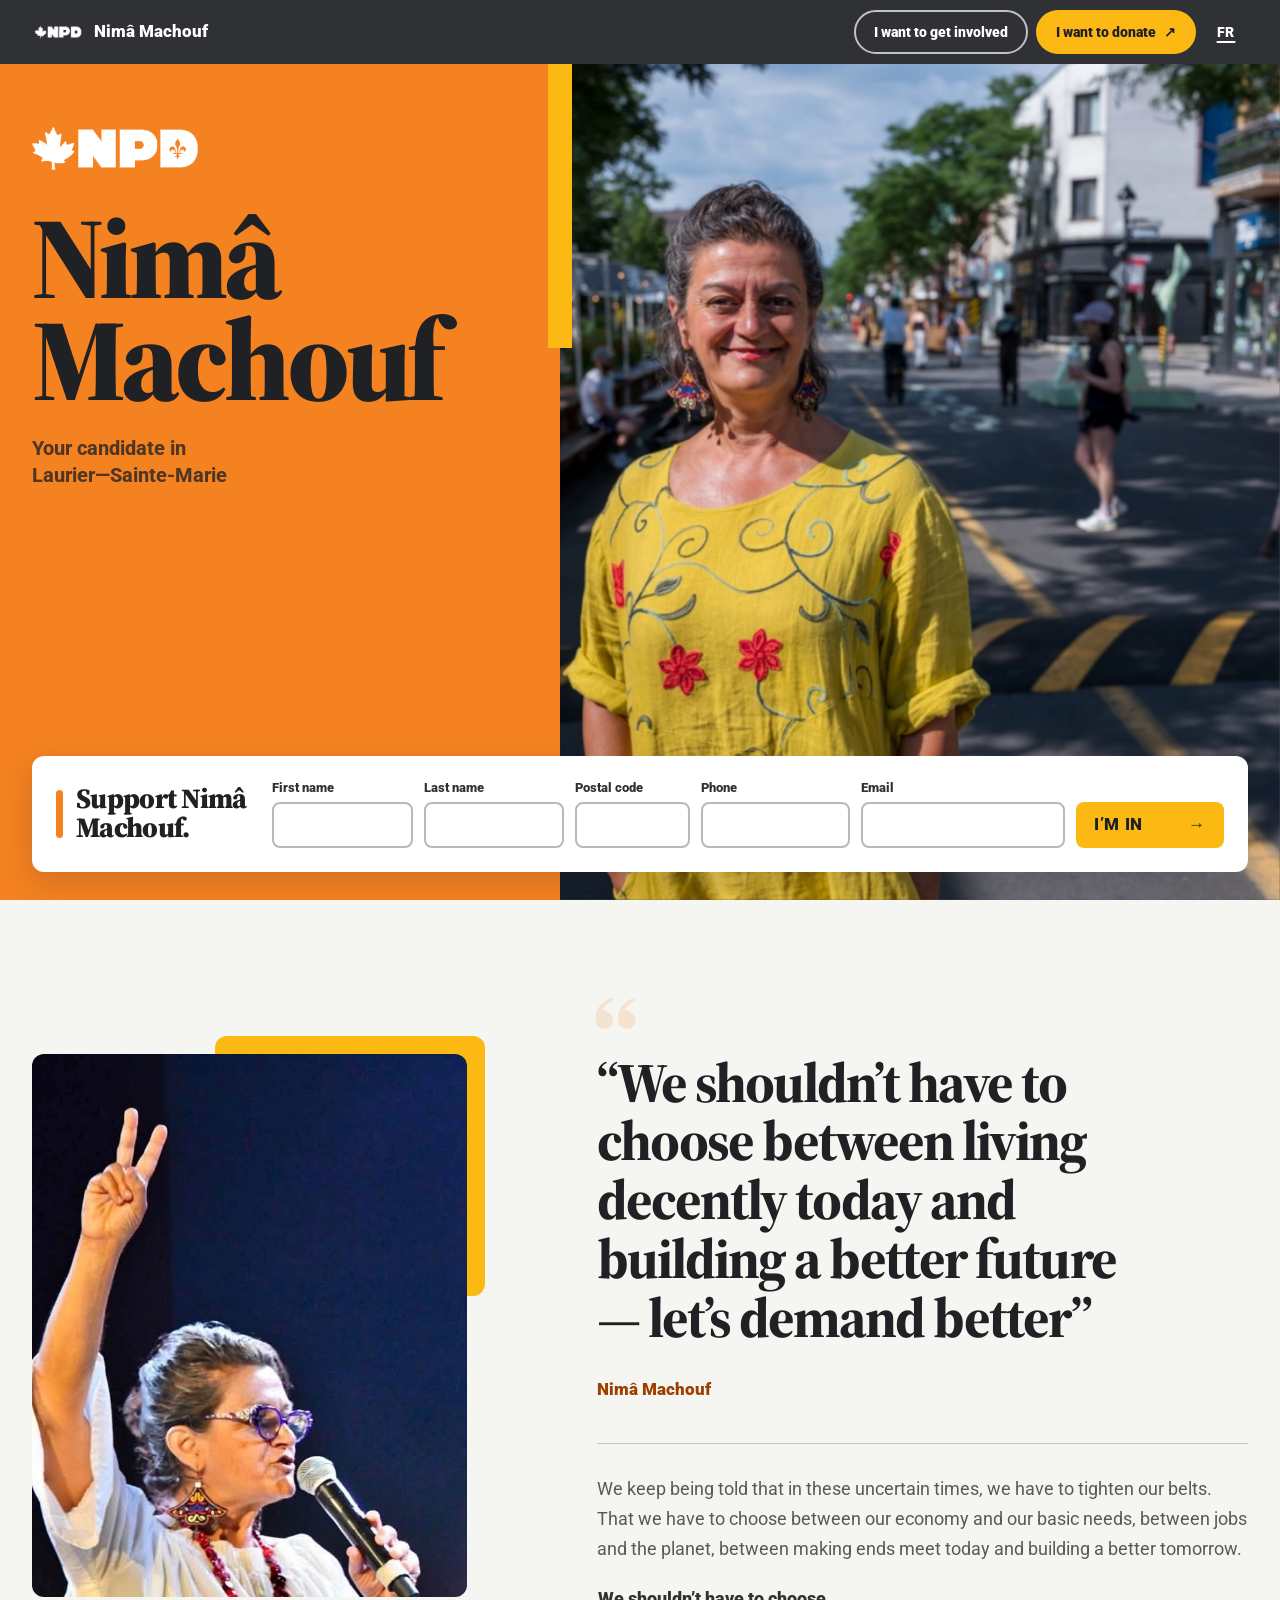
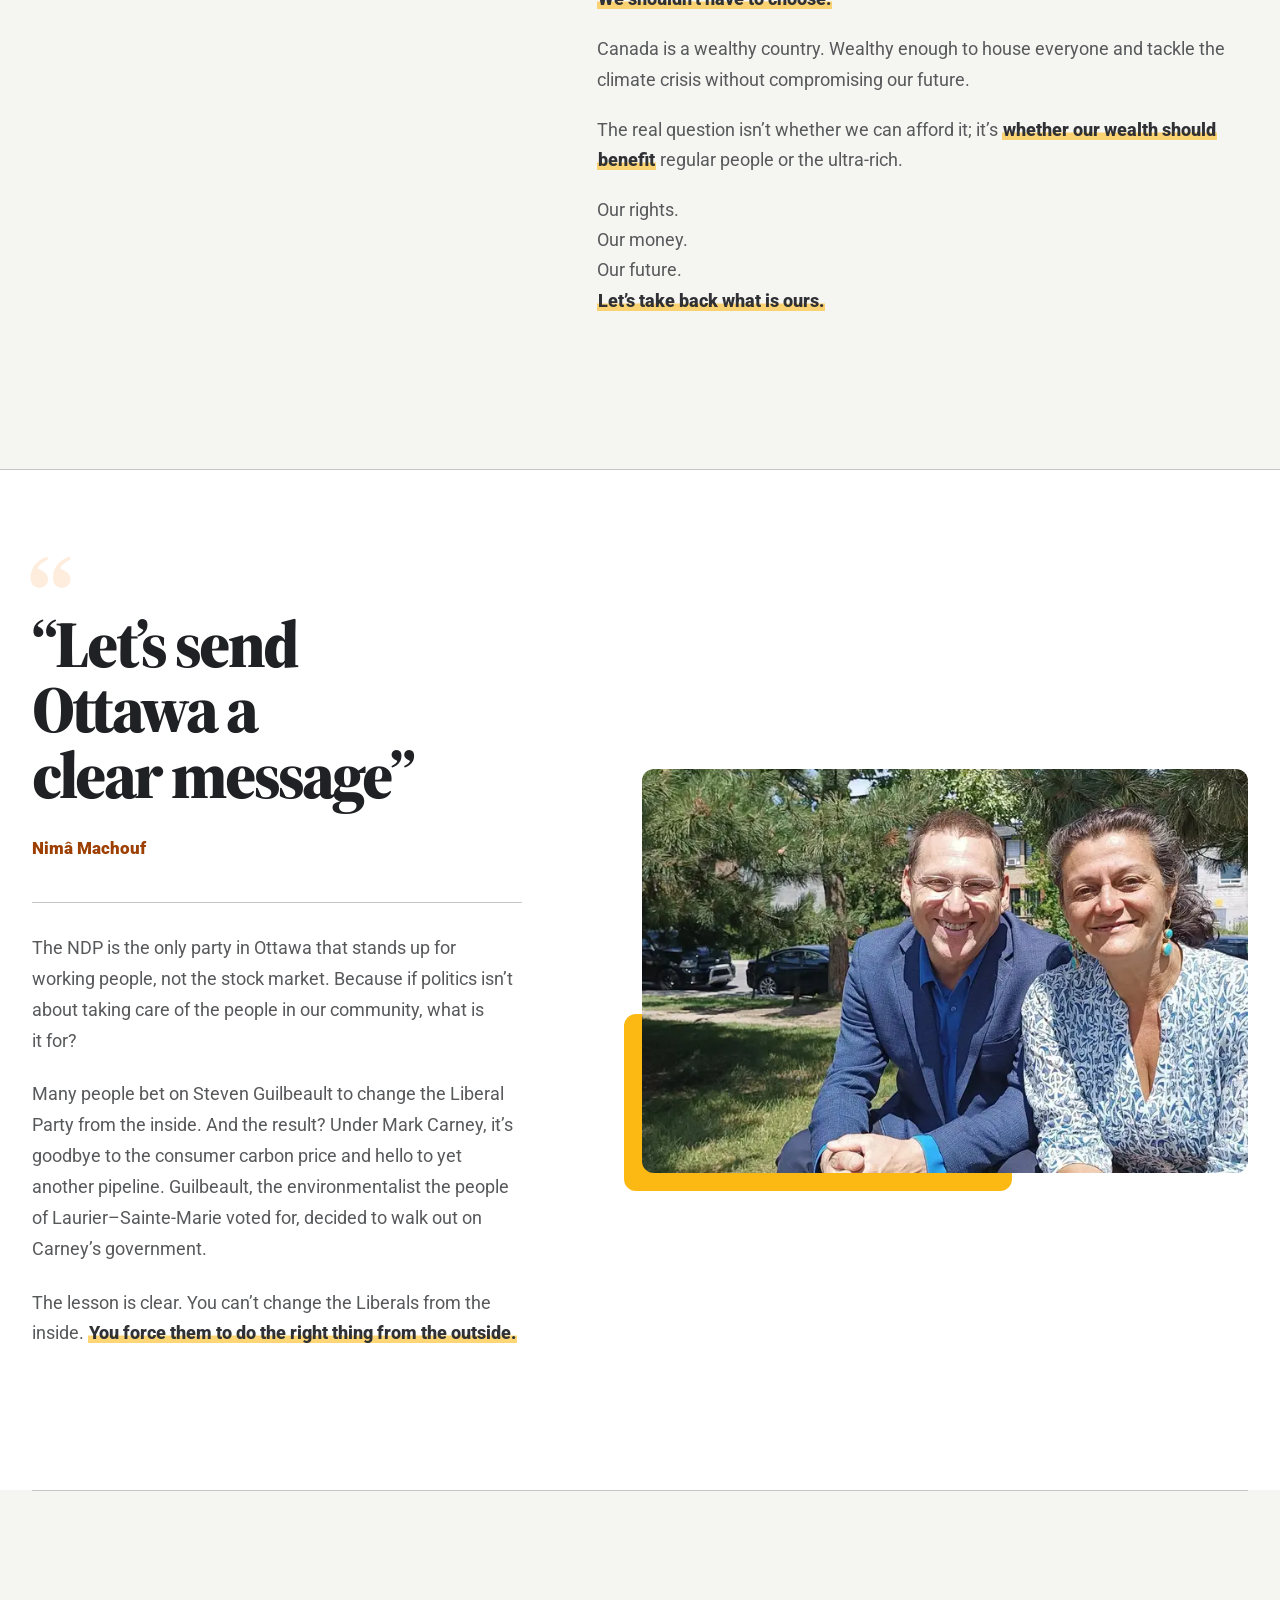
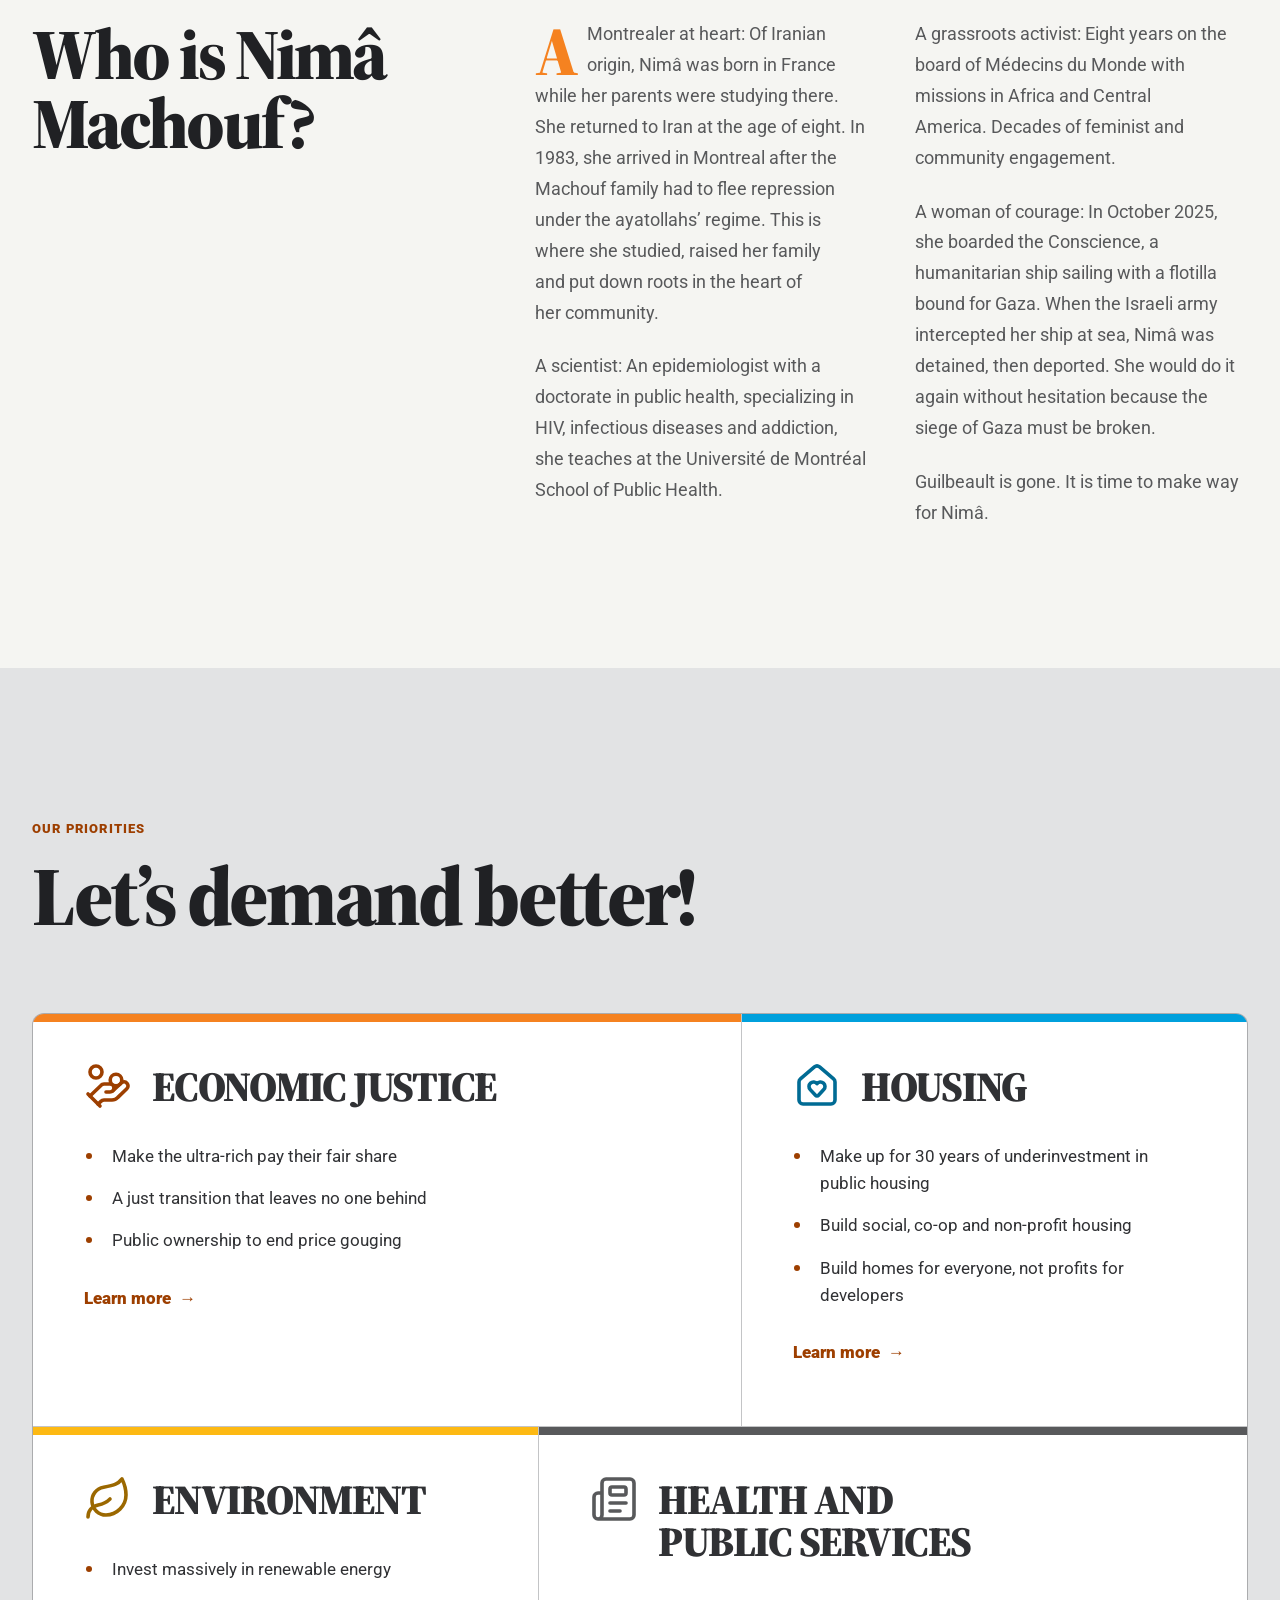
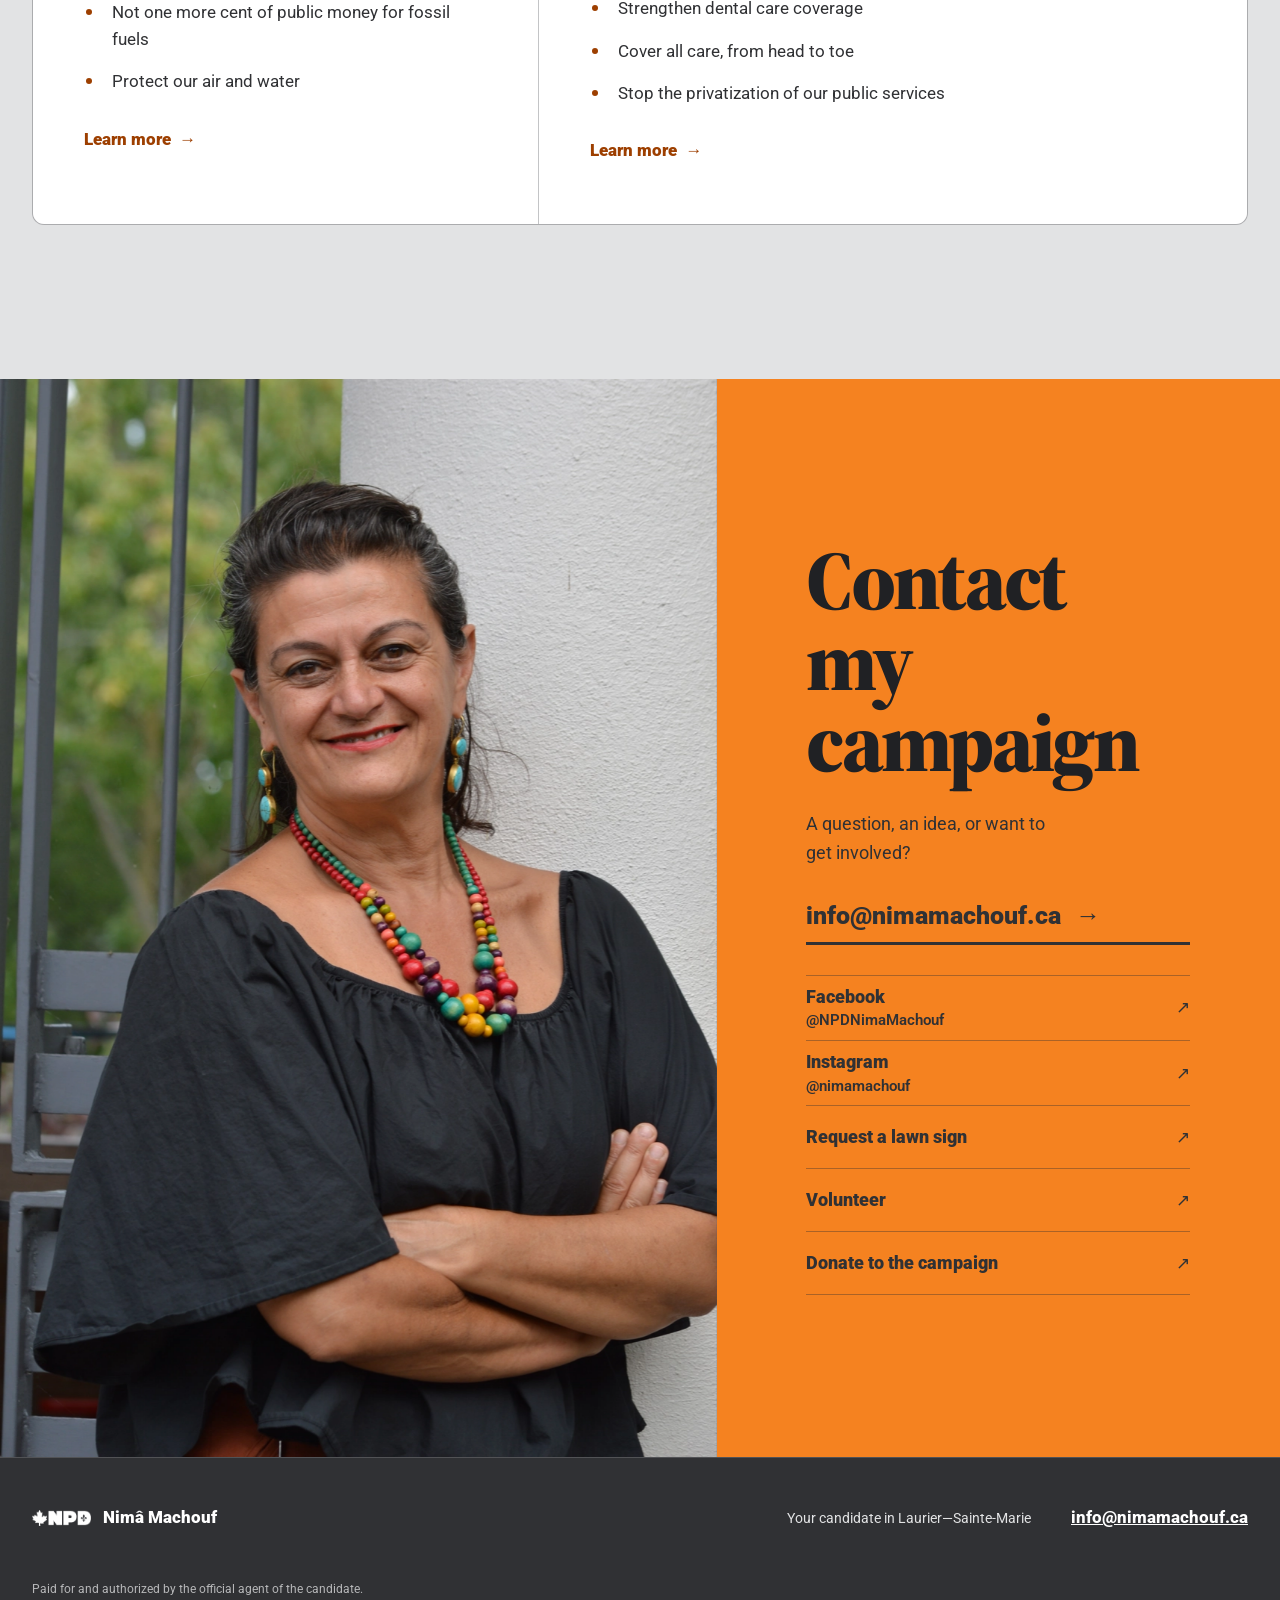
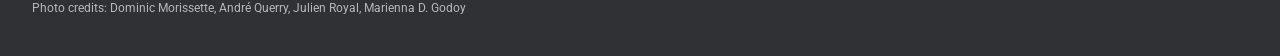
==== en/index.html @ 946d3d53 "Add files via upload" ====
<!doctype html>
<html lang="en-CA">
  <head>
    <meta charset="utf-8">
    <meta name="viewport" content="width=device-width, initial-scale=1, viewport-fit=cover">
    <meta name="theme-color" content="#F58220">
    <meta name="description" content="Support Nimâ Machouf, NDP candidate in Laurier—Sainte-Marie.">
    <meta property="og:site_name" content="Nimâ Machouf">
    <meta property="og:title" content="Nimâ Machouf | NDP Candidate">
    <meta property="og:description" content="Your candidate in Laurier—Sainte-Marie. Join the campaign.">
    <meta property="og:type" content="website">
    <meta property="og:url" content="https://nimamachouf.ca/en/">
    <meta property="og:locale" content="en_CA">
    <meta property="og:locale:alternate" content="fr_CA">
    <meta property="og:image" content="https://nimamachouf.ca/assets/images/ogimage.webp">
    <meta property="og:image:secure_url" content="https://nimamachouf.ca/assets/images/ogimage.webp">
    <meta property="og:image:width" content="1200">
    <meta property="og:image:height" content="630">
    <meta property="og:image:alt" content="Nimâ Machouf, NDP candidate in Laurier—Sainte-Marie">
    <meta name="twitter:card" content="summary_large_image">
    <meta name="twitter:title" content="Nimâ Machouf | NDP Candidate">
    <meta name="twitter:description" content="Your candidate in Laurier—Sainte-Marie. Join the campaign.">
    <meta name="twitter:image" content="https://nimamachouf.ca/assets/images/ogimage.webp">
    <meta name="twitter:image:alt" content="Nimâ Machouf, NDP candidate in Laurier—Sainte-Marie">
    <title>Nimâ Machouf | NDP Candidate in Laurier—Sainte-Marie</title>
    <link rel="canonical" href="https://nimamachouf.ca/en/">
    <link rel="alternate" hreflang="fr-CA" href="https://nimamachouf.ca/">
    <link rel="alternate" hreflang="en-CA" href="https://nimamachouf.ca/en/">
    <link rel="icon" href="../assets/images/favicon_www_npd_ca_32x32.png" type="image/png" sizes="32x32">
    <link rel="preload" href="../assets/fonts/roboto-latin.woff2" as="font" type="font/woff2" crossorigin>
    <link rel="preload" href="../assets/fonts/source-serif-4-latin.woff2" as="font" type="font/woff2" crossorigin>
    <link rel="preload" href="../assets/images/nima-dans-lsm-960.webp" as="image" type="image/webp" imagesrcset="../assets/images/nima-dans-lsm-960.webp 960w, ../assets/images/nima-dans-lsm-2000.webp 2000w" imagesizes="(max-width: 900px) 100vw, 56vw" fetchpriority="high">
    <link rel="stylesheet" href="../styles.css">
    <script src="../script.js" defer></script>
  </head>
  <body>
    <a class="skip-link" href="#content">Skip to content</a>

    <header class="top-bar">
      <div class="top-bar-inner">
        <a class="top-bar-brand" href="index.html">
          <img src="../assets/images/npd-white.png" width="1000" height="300" alt="NDP">
          <span>Nimâ Machouf</span>
        </a>
        <nav class="top-bar-actions" aria-label="Act for the campaign">
          <a class="top-button top-button-involve" href="get-involved.html">I want to get involved</a>
          <a class="top-button top-button-donate" href="https://actionnetwork.org/fundraising/faites-un-don-a-laurier-sainte-marie-du-npd-pour-batir-notre-fonds-de-campagne-locale?source=web" target="_blank" rel="noopener noreferrer">I want to donate <span class="top-button-arrow" aria-hidden="true">↗</span></a>
          <a class="top-lang" href="../" hreflang="fr" lang="fr" aria-label="Version française">FR</a>
        </nav>
      </div>
    </header>

    <main id="content">
      <section class="hero" id="home" aria-labelledby="hero-title">
        <div class="hero-copy">
          <img class="hero-logo" src="../assets/images/logoqc.png" width="298" height="78" alt="NDP Québec">
          <h1 id="hero-title">Nimâ<br>Machouf</h1>
          <p class="hero-kicker">Your candidate in<br>Laurier—Sainte-Marie</p>
        </div>
        <div class="hero-photo">
          <img src="../assets/images/nima-dans-lsm-2000.webp" srcset="../assets/images/nima-dans-lsm-960.webp 960w, ../assets/images/nima-dans-lsm-2000.webp 2000w" sizes="(max-width: 900px) 100vw, 56vw" width="2000" height="1500" fetchpriority="high" decoding="async" alt="Nimâ Machouf in Laurier—Sainte-Marie">
        </div>
        <div class="hero-accent" aria-hidden="true"></div>

        <div class="support-panel" id="appuyer">
          <div class="support-heading">
            <span class="support-mark" aria-hidden="true"></span>
            <h2>Support Nimâ Machouf.</h2>
          </div>
          <form class="support-form" action="https://api.staticforms.dev/submit" method="post" data-support-form novalidate>
            <input type="hidden" name="apiKey" value="sf_9eded5563d6609dc47da6b12">
            <input type="hidden" name="subject" value="Nouvel appui à Nimâ Machouf (EN)">
            <input type="hidden" name="langue" value="English">
            <input class="form-honeypot" type="text" name="honeypot" tabindex="-1" autocomplete="off" aria-hidden="true">
            <div class="field">
              <label for="hero-first-name">First name</label>
              <input id="hero-first-name" name="first_name" type="text" autocomplete="given-name" required>
              <span class="field-error" aria-live="polite"></span>
            </div>
            <div class="field">
              <label for="hero-last-name">Last name</label>
              <input id="hero-last-name" name="last_name" type="text" autocomplete="family-name" required>
              <span class="field-error" aria-live="polite"></span>
            </div>
            <div class="field field-postal">
              <label for="hero-postal-code">Postal code</label>
              <input id="hero-postal-code" name="postal_code" type="text" autocomplete="postal-code" inputmode="text" maxlength="7" required>
              <span class="field-error" aria-live="polite"></span>
            </div>
            <div class="field">
              <label for="hero-phone">Phone</label>
              <input id="hero-phone" name="phone" type="tel" autocomplete="tel" inputmode="tel" required>
              <span class="field-error" aria-live="polite"></span>
            </div>
            <div class="field field-email">
              <label for="hero-email">Email</label>
              <input id="hero-email" name="email" type="email" autocomplete="email" inputmode="email" required>
              <span class="field-error" aria-live="polite"></span>
            </div>
            <button class="submit-button" type="submit">
              <span>I’M IN</span>
              <span aria-hidden="true">→</span>
            </button>
            <p class="form-status" role="status" aria-live="polite"></p>
          </form>
        </div>
      </section>

      <section class="intro-section section-shell" id="nima" aria-labelledby="intro-title">
        <div class="intro-photo reveal">
          <img src="../assets/images/nima-micro.webp" width="900" height="800" loading="lazy" decoding="async" alt="Nimâ Machouf demands better">
        </div>
        <div class="intro-quote reveal">
          <span class="quote-glyph" aria-hidden="true">“</span>
          <h2 id="intro-title">“We shouldn’t have to choose between living decently today and building a better future — let’s demand better”</h2>
          <p>Nimâ Machouf</p>
          <div class="intro-statement">
            <p>We keep being told that in these uncertain times, we have to tighten our belts. That we have to choose between our economy and our basic needs, between jobs and the planet, between making ends meet today and building a better tomorrow.</p>

            <p><strong class="text-emphasis">We shouldn’t have to choose.</strong></p>

            <p>Canada is a wealthy country. Wealthy enough to house everyone and tackle the climate crisis without compromising our future.</p>

            <p>The real question isn’t whether we can afford it; it’s <strong class="text-emphasis">whether our wealth should benefit</strong> regular people or the ultra-rich.</p>


            <p>Our rights.<br>Our money.<br>Our future.<br><strong class="text-emphasis">Let’s take back what is ours.</strong></p>
          </div>
        </div>
      </section>

      <section class="npd-section" aria-labelledby="npd-title">
        <div class="npd-section-inner section-shell">
          <div class="npd-content reveal">
            <span class="npd-quote-glyph" aria-hidden="true">“</span>
            <h2 id="npd-title">“Let’s send Ottawa a clear message”</h2>
            <p class="npd-attribution">Nimâ Machouf</p>
            <div class="npd-copy">
              <p>The NDP is the only party in Ottawa that stands up for working people, not the stock market. Because if politics isn’t about taking care of the people in our community, what is it for?</p>

              <p>Many people bet on Steven Guilbeault to change the Liberal Party from the inside. And the result? Under Mark Carney, it’s goodbye to the consumer carbon price and hello to yet another pipeline. Guilbeault, the environmentalist the people of Laurier–Sainte-Marie voted for, decided to walk out on Carney’s government.</p>

              <p>The lesson is clear. You can’t change the Liberals from the inside. <strong class="text-emphasis">You force them to do the right thing from the outside.</strong></p>
            </div>
          </div>
          <figure class="npd-photo reveal">
            <img src="../assets/images/nima-et-avi.webp" srcset="../assets/images/nima-et-avi-960.webp 960w, ../assets/images/nima-et-avi.webp 1920w" sizes="(max-width: 759px) calc(100vw - 52px), 55vw" width="1920" height="1280" loading="lazy" decoding="async" alt="Nimâ Machouf with Avi Lewis">
          </figure>
        </div>
      </section>

      <section class="bio-section section-shell" aria-labelledby="bio-title">
        <div class="bio-heading reveal">
          <h2 id="bio-title">Who is Nimâ Machouf?</h2>
        </div>
        <div class="bio-copy reveal">
          <p>A Montrealer at heart: Of Iranian origin, Nimâ was born in France while her parents were studying there. She returned to Iran at the age of eight. In 1983, she arrived in Montreal after the Machouf family had to flee repression under the ayatollahs’ regime. This is where she studied, raised her family and put down roots in the heart of her community.</p>

          <p>A scientist: An epidemiologist with a doctorate in public health, specializing in HIV, infectious diseases and addiction, she teaches at the Université de Montréal School of Public Health.</p>

          <p>A grassroots activist: Eight years on the board of Médecins du Monde with missions in Africa and Central America. Decades of feminist and community engagement.</p>

          <p>A woman of courage: In October 2025, she boarded the Conscience, a humanitarian ship sailing with a flotilla bound for Gaza. When the Israeli army intercepted her ship at sea, Nimâ was detained, then deported. She would do it again without hesitation because the siege of Gaza must be broken.</p>

          <p>Guilbeault is gone. It is time to make way for Nimâ.</p>
        </div>
      </section>

      <section class="priorities-section" id="priorities" aria-labelledby="priorities-title">
        <div class="section-shell">
          <div class="priorities-heading reveal">
            <p class="section-label">Our priorities</p>
            <h2 id="priorities-title">Let’s demand better!</h2>
          </div>

          <div class="priorities-grid">
            <article class="priority priority-income reveal">
              <div class="priority-heading-row">
                <svg class="priority-icon" aria-hidden="true" focusable="false" viewBox="0 0 24 24" fill="none" stroke="currentColor" stroke-width="1.8" stroke-linecap="round" stroke-linejoin="round">
                  <path d="M11 15h2a2 2 0 1 0 0-4h-3c-.6 0-1.1.2-1.4.6L3 17"></path>
                  <path d="m7 21 1.6-1.4c.3-.4.8-.6 1.4-.6h4c1.1 0 2.1-.4 2.8-1.2l4.6-4.4a2 2 0 0 0-2.75-2.91l-4.2 3.9"></path>
                  <path d="m2 16 6 6"></path>
                  <circle cx="16" cy="9" r="2.9"></circle>
                  <circle cx="6" cy="5" r="3"></circle>
                </svg>
                <h3>ECONOMIC JUSTICE</h3>
              </div>
              <ul>
                <li>Make the ultra-rich pay their fair share</li>
                <li>A just transition that leaves no one behind</li>
                <li>Public ownership to end price gouging</li>
              </ul>
              <a class="priority-more" href="economic-justice.html">Learn more <span aria-hidden="true">→</span></a>
            </article>

            <article class="priority priority-housing reveal">
              <div class="priority-heading-row">
                <svg class="priority-icon" aria-hidden="true" focusable="false" viewBox="0 0 24 24" fill="none" stroke="currentColor" stroke-width="1.8" stroke-linecap="round" stroke-linejoin="round">
                  <path d="M8.62 13.8A2.25 2.25 0 1 1 12 10.836a2.25 2.25 0 1 1 3.38 2.966l-2.626 2.856a.998.998 0 0 1-1.507 0z"></path>
                  <path d="M3 10a2 2 0 0 1 .709-1.528l7-6a2 2 0 0 1 2.582 0l7 6A2 2 0 0 1 21 10v9a2 2 0 0 1-2 2H5a2 2 0 0 1-2-2z"></path>
                </svg>
                <h3>HOUSING</h3>
              </div>
              <ul>
                <li>Make up for 30 years of underinvestment in public housing</li>
                <li>Build social, co-op and non-profit housing</li>
                <li>Build homes for everyone, not profits for developers</li>
              </ul>
              <a class="priority-more" href="housing.html">Learn more <span aria-hidden="true">→</span></a>
            </article>

            <article class="priority priority-environment reveal">
              <div class="priority-heading-row">
                <svg class="priority-icon" aria-hidden="true" focusable="false" viewBox="0 0 24 24" fill="none" stroke="currentColor" stroke-width="1.8" stroke-linecap="round" stroke-linejoin="round">
                  <path d="M11 20A7 7 0 0 1 9.8 6.1C15.5 5 17 4.48 19 2c1 2 2 4.18 2 8 0 5.5-4.78 10-10 10Z"></path>
                  <path d="M2 21c0-3 1.85-5.36 5.08-6C9.5 14.52 12 13 13 12"></path>
                </svg>
                <h3>ENVIRONMENT</h3>
              </div>
              <ul>
                <li>Invest massively in renewable energy</li>
                <li>Not one more cent of public money for fossil fuels</li>
                <li>Protect our air and water</li>
              </ul>
              <a class="priority-more" href="environment.html">Learn more <span aria-hidden="true">→</span></a>
            </article>

            <article class="priority priority-culture reveal">
              <div class="priority-heading-row">
                <svg class="priority-icon" aria-hidden="true" focusable="false" viewBox="0 0 24 24" fill="none" stroke="currentColor" stroke-width="1.8" stroke-linecap="round" stroke-linejoin="round">
                  <path d="M15 18h-5"></path>
                  <path d="M18 14h-8"></path>
                  <path d="M4 22h16a2 2 0 0 0 2-2V4a2 2 0 0 0-2-2H8a2 2 0 0 0-2 2v16a2 2 0 0 1-4 0v-9a2 2 0 0 1 2-2h2"></path>
                  <rect width="8" height="4" x="10" y="6" rx="1"></rect>
                </svg>
                <h3>HEALTH AND PUBLIC SERVICES</h3>
              </div>
              <ul>
                <li>Strengthen dental care coverage</li>
                <li>Cover all care, from head to toe</li>
                <li>Stop the privatization of our public services</li>
              </ul>
              <a class="priority-more" href="health-public-services.html">Learn more <span aria-hidden="true">→</span></a>
            </article>
          </div>
        </div>
      </section>

      <section class="contact-section" id="contact" aria-labelledby="contact-title">
        <div class="contact-photo">
          <img src="../assets/images/nima-joignez-vous-960.webp" srcset="../assets/images/nima-joignez-vous-960.webp 960w" sizes="(max-width: 900px) 100vw, 58vw" width="960" height="1444" loading="lazy" decoding="async" alt="Nimâ invites you to join her team in Laurier—Sainte-Marie">
        </div>
        <div class="contact-content reveal">
          <h2 id="contact-title">Contact<br>my campaign</h2>
          <p>A question, an idea, or want to get involved?</p>
          <div class="contact-links">
            <a class="contact-email" href="mailto:info@nimamachouf.ca">info@nimamachouf.ca <span aria-hidden="true">→</span></a>
            <ul class="social-links" aria-label="Nimâ Machouf on social media">
              <li>
                <a href="https://www.facebook.com/NPDNimaMachouf" target="_blank" rel="noopener noreferrer">
                  <span class="social-link-label"><strong>Facebook</strong><span>@NPDNimaMachouf</span></span>
                  <span aria-hidden="true">↗</span>
                </a>
              </li>
              <li>
                <a href="https://www.instagram.com/nimamachouf/" target="_blank" rel="noopener noreferrer">
                  <span class="social-link-label"><strong>Instagram</strong><span>@nimamachouf</span></span>
                  <span aria-hidden="true">↗</span>
                </a>
              </li>
              <li>
                <a href="https://forms.gle/GeF9JepB5njVK2n58?_imcp=1" target="_blank" rel="noopener noreferrer">
                  <span class="social-link-label"><strong>Request a lawn sign</strong></span>
                  <span aria-hidden="true">↗</span>
                </a>
              </li>
              <li>
                <a href="https://volunteer.ndp.ca/QLSM" target="_blank" rel="noopener noreferrer">
                  <span class="social-link-label"><strong>Volunteer</strong></span>
                  <span aria-hidden="true">↗</span>
                </a>
              </li>
              <li>
                <a href="https://actionnetwork.org/fundraising/faites-un-don-a-laurier-sainte-marie-du-npd-pour-batir-notre-fonds-de-campagne-locale?source=web" target="_blank" rel="noopener noreferrer">
                  <span class="social-link-label"><strong>Donate to the campaign</strong></span>
                  <span aria-hidden="true">↗</span>
                </a>
              </li>
            </ul>
          </div>
        </div>
      </section>
    </main>

    <footer class="site-footer">
      <div class="footer-inner">
        <a class="footer-brand" href="#home">
          <img src="../assets/images/logoqc.png" width="298" height="78" loading="lazy" alt="NDP Québec">
          <span>Nimâ Machouf</span>
        </a>
        <p class="footer-tagline">Your candidate in Laurier—Sainte-Marie</p>
        <a href="mailto:info@nimamachouf.ca">info@nimamachouf.ca</a>
        <p class="footer-photo-credit">Paid for and authorized by the official agent of the candidate.<br>Photo credits: Dominic Morissette, André Querry, Julien Royal, Marienna D. Godoy</p>
      </div>
    </footer>

    <a class="mobile-support-cta" href="#appuyer">I SUPPORT</a>
  </body>
</html>
---- styles.css ----
@font-face {
  font-family: "Roboto";
  src: url("assets/fonts/roboto-latin.woff2") format("woff2");
  font-style: normal;
  font-weight: 100 900;
  font-display: swap;
}

@font-face {
  font-family: "Source Serif 4";
  src: url("assets/fonts/source-serif-4-latin.woff2") format("woff2");
  font-style: normal;
  font-weight: 200 900;
  font-display: swap;
}

:root {
  --orange: #f58220;
  --orange-dark: #9d3f00;
  --charcoal: #58595b;
  --charcoal-dark: #303134;
  --blue: #00a0dc;
  --blue-dark: #006b94;
  --yellow: #fdb913;
  --light-gray: #e2e3e4;
  --paper: #f5f5f2;
  --white: #fff;
  --ink: #202124;
  --error: #9f2518;
  --shell: min(100% - 36px, 1280px);
  --radius-sm: 8px;
  --radius-md: 12px;
  --ease-out: cubic-bezier(0.16, 1, 0.3, 1);
  --space-section: clamp(88px, 12vw, 168px);
  --z-cta: 35;
}

*,
*::before,
*::after {
  box-sizing: border-box;
}

html {
  scroll-behavior: smooth;
  scroll-padding-top: 20px;
}

body {
  margin: 0;
  padding-bottom: calc(74px + env(safe-area-inset-bottom));
  overflow-x: hidden;
  color: var(--ink);
  background: var(--paper);
  font-family: "Roboto", Arial, sans-serif;
  font-size: 16px;
  line-height: 1.6;
  -webkit-font-smoothing: antialiased;
  text-rendering: optimizeLegibility;
}

img {
  display: block;
  max-width: 100%;
}

a {
  color: inherit;
}

button,
input {
  font: inherit;
}

button,
a {
  -webkit-tap-highlight-color: transparent;
}

h1,
h2,
h3,
p {
  text-wrap: pretty;
}

:focus-visible {
  outline: 3px solid var(--blue-dark);
  outline-offset: 4px;
}

.skip-link {
  position: fixed;
  z-index: 100;
  top: 12px;
  left: 12px;
  transform: translateY(-160%);
  padding: 11px 16px;
  border-radius: var(--radius-sm);
  color: var(--white);
  background: var(--charcoal-dark);
  font-weight: 850;
  transition: transform 180ms var(--ease-out);
}

.skip-link:focus {
  transform: translateY(0);
}

.section-shell {
  width: var(--shell);
  margin-inline: auto;
}

.footer-brand {
  display: inline-flex;
  align-items: center;
  gap: 12px;
  text-decoration: none;
  font-weight: 900;
}

.hero {
  position: relative;
  overflow: hidden;
  background: var(--orange);
}

.hero-copy {
  position: relative;
  z-index: 2;
  padding: clamp(40px, 10vw, 60px) 10px clamp(44px, 11vw, 64px);
  color: var(--ink);
  background: var(--orange);
}

.hero-logo {
  width: 140px;
  height: auto;
  margin-bottom: 31.2px;
}

.hero-kicker {
  max-width: 28ch;
  margin: 23.4px 0 0;
  color: rgba(32, 33, 36, 0.78);
  font-size: clamp(18.2px, 4.81vw, 20.8px);
  font-weight: 750;
  line-height: 1.35;
}

.hero h1 {
  max-width: 8ch;
  margin: 0;
  font-family: "Source Serif 4", Georgia, serif;
  font-size: 25vw;
  font-weight: 900;
  letter-spacing: -0.035em;
  line-height: 0.87;
  text-wrap: balance;
}

.hero-photo {
  min-height: 300px;
  height: 38svh;
  max-height: 380px;
  overflow: hidden;
  background: var(--charcoal);
}

.hero-photo img {
  width: 100%;
  height: 100%;
  object-fit: cover;
  object-position: center;
}

.hero-accent {
  position: relative;
  z-index: 3;
  width: 100%;
  height: 10px;
  background: var(--yellow);
}

.support-panel {
  position: relative;
  z-index: 5;
  display: grid;
  gap: 28px;
  padding: 38px 18px 48px;
  border-top: 6px solid var(--orange);
  background: var(--white);
}

.support-heading {
  display: flex;
  align-items: center;
  gap: 13px;
}

.support-mark {
  flex: 0 0 7px;
  width: 7px;
  height: clamp(24px, 7vw, 34px);
  border-radius: 999px;
  background: var(--orange);
}

.support-heading h2 {
  max-width: none;
  margin: 0;
  font-family: "Source Serif 4", Georgia, serif;
  font-size: clamp(24px, 7vw, 34px);
  font-weight: 850;
  letter-spacing: -0.025em;
  line-height: 1.02;
  white-space: nowrap;
}

.support-form {
  display: grid;
  grid-template-columns: 1fr;
  gap: 16px;
  align-items: end;
}

.field {
  min-width: 0;
}

.field label {
  display: block;
  margin: 0 0 6px;
  color: var(--charcoal-dark);
  font-size: 14px;
  font-weight: 850;
  line-height: 1.2;
}

.field input {
  width: 100%;
  height: 50px;
  padding: 9px 12px;
  border: 2px solid #b7b9bb;
  border-radius: var(--radius-sm);
  color: var(--ink);
  background: var(--white);
  transition: border-color 160ms ease, box-shadow 160ms ease, background 160ms ease;
}

.field input:hover {
  border-color: var(--charcoal);
}

.field input:focus {
  border-color: var(--blue-dark);
  outline: 0;
  box-shadow: 0 0 0 3px rgba(0, 107, 148, 0.18);
}

.field input[aria-invalid="true"] {
  border-color: var(--error);
  background: #fff8f7;
}

.field-error {
  display: none;
  margin-top: 5px;
  color: var(--error);
  font-size: 12px;
  font-weight: 750;
  line-height: 1.35;
}

.field-error:not(:empty) {
  display: block;
}

.submit-button {
  min-height: 52px;
  display: flex;
  align-items: center;
  justify-content: space-between;
  gap: 18px;
  padding: 0 18px;
  border: 0;
  border-radius: var(--radius-sm);
  color: var(--ink);
  background: var(--yellow);
  font-weight: 900;
  letter-spacing: 0.04em;
  cursor: pointer;
  transition: color 180ms ease, background 180ms ease, transform 180ms var(--ease-out);
}

.submit-button:active,
.mobile-support-cta:active {
  transform: translateY(1px) scale(0.99);
}

.submit-button:disabled {
  cursor: wait;
  opacity: 0.68;
  transform: none;
}

.form-honeypot {
  position: absolute !important;
  width: 1px !important;
  height: 1px !important;
  padding: 0 !important;
  overflow: hidden !important;
  clip: rect(0, 0, 0, 0) !important;
  clip-path: inset(50%) !important;
  white-space: nowrap !important;
  border: 0 !important;
}

.form-status {
  grid-column: 1 / -1;
  min-height: 0;
  margin: 0;
  color: var(--charcoal-dark);
  font-size: 14px;
  font-weight: 800;
  line-height: 1.45;
}

.form-status:empty {
  display: none;
}

.form-status[data-state="success"] {
  color: #17632f;
}

.form-status[data-state="error"] {
  color: var(--error);
}

.intro-section {
  display: grid;
  gap: clamp(64px, 11vw, 112px);
  padding-block: var(--space-section);
}

.intro-photo {
  position: relative;
  width: calc(100% - 18px);
  max-width: 500px;
}

.intro-photo::before {
  content: "";
  position: absolute;
  z-index: -1;
  top: -18px;
  right: -18px;
  width: 62%;
  height: 48%;
  border-radius: var(--radius-md);
  background: var(--yellow);
}

.intro-photo img {
  width: 100%;
  height: auto;
  aspect-ratio: 4 / 5;
  border-radius: var(--radius-md);
  object-fit: cover;
  object-position: center 52%;
}

.intro-quote {
  position: relative;
}

.quote-glyph {
  position: absolute;
  top: -72px;
  left: -4px;
  color: var(--orange);
  font-family: "Source Serif 4", Georgia, serif;
  font-size: 118px;
  font-weight: 900;
  line-height: 1;
  opacity: 0.15;
}

.intro-quote h2 {
  position: relative;
  max-width: 18ch;
  margin: 0;
  font-family: "Source Serif 4", Georgia, serif;
  font-size: clamp(34px, 8.8vw, 58px);
  font-weight: 760;
  letter-spacing: -0.035em;
  line-height: 1.05;
  text-wrap: balance;
}

.intro-quote > p {
  margin: 28px 0 0;
  color: var(--orange-dark);
  font-weight: 900;
}

.intro-statement {
  max-width: 67ch;
  margin-top: 40px;
  padding-top: 30px;
  border-top: 1px solid #c4c6c7;
  color: var(--charcoal);
  font-size: clamp(16px, 2vw, 18px);
  line-height: 1.68;
}

.intro-statement p {
  margin: 0;
}

.intro-statement p + p {
  margin-top: 1.1em;
}

.text-emphasis {
  padding-inline: 0.06em;
  color: var(--charcoal-dark);
  font-weight: 850;
  box-shadow: inset 0 -0.42em 0 rgba(253, 185, 19, 0.58);
  -webkit-box-decoration-break: clone;
  box-decoration-break: clone;
}

.npd-section {
  padding-block: clamp(82px, 11vw, 148px);
  border-top: 1px solid #c4c6c7;
  background: var(--white);
}

.npd-section-inner {
  display: grid;
  gap: clamp(48px, 10vw, 96px);
}

.npd-content {
  position: relative;
  padding-top: 0;
}

.npd-quote-glyph {
  position: absolute;
  top: -70px;
  left: -4px;
  color: var(--orange);
  font-family: "Source Serif 4", Georgia, serif;
  font-size: 118px;
  font-weight: 900;
  line-height: 1;
  opacity: 0.15;
}

.npd-content h2 {
  position: relative;
  max-width: 12ch;
  margin: 0;
  font-family: "Source Serif 4", Georgia, serif;
  font-size: clamp(42px, 10.5vw, 70px);
  font-weight: 900;
  letter-spacing: -0.045em;
  line-height: 0.98;
  text-wrap: balance;
}

.npd-attribution {
  margin: 28px 0 0;
  color: var(--orange-dark);
  font-weight: 900;
}

.npd-copy {
  max-width: 64ch;
  margin-top: 40px;
  padding-top: 30px;
  border-top: 1px solid #c4c6c7;
  color: var(--charcoal);
  font-size: clamp(16px, 2vw, 18px);
  line-height: 1.72;
}

.npd-copy p {
  margin: 0;
}

.npd-copy p + p {
  margin-top: 1.25em;
}

.npd-photo {
  position: relative;
  width: calc(100% - 18px);
  margin: 0 0 18px 18px;
}

.npd-photo::before {
  content: "";
  position: absolute;
  z-index: 0;
  bottom: -18px;
  left: -18px;
  width: 64%;
  height: 44%;
  border-radius: var(--radius-md);
  background: var(--yellow);
}

.npd-photo img {
  position: relative;
  z-index: 1;
  width: 100%;
  height: auto;
  aspect-ratio: 3 / 2;
  border-radius: var(--radius-md);
  object-fit: cover;
  object-position: center;
}

.bio-section {
  display: grid;
  gap: 44px;
  padding-block: clamp(78px, 10vw, 128px);
  border-top: 1px solid #c4c6c7;
}

.bio-heading h2,
.priorities-heading h2,
.contact-content h2,
.bottom-support-copy h2 {
  margin: 0;
  font-family: "Source Serif 4", Georgia, serif;
  font-weight: 900;
  letter-spacing: -0.04em;
  line-height: 0.96;
  text-wrap: balance;
}

.bio-heading h2 {
  max-width: 11ch;
  font-size: clamp(43px, 11vw, 72px);
}

.bio-copy {
  max-width: 75ch;
  color: var(--charcoal);
  font-size: clamp(16px, 1.7vw, 18px);
  line-height: 1.72;
}

.bio-copy p {
  margin: 0 0 1.25em;
  break-inside: avoid;
}

.bio-copy p:first-child::first-letter {
  float: left;
  margin: 9px 8px 0 0;
  color: var(--orange);
  font-family: "Source Serif 4", Georgia, serif;
  font-size: 70px;
  font-weight: 900;
  line-height: 0.63;
}

.priorities-section {
  padding-block: var(--space-section);
  background: var(--light-gray);
}

.section-label {
  margin: 0 0 18px;
  color: var(--orange-dark);
  font-size: 13px;
  font-weight: 900;
  letter-spacing: 0.09em;
  line-height: 1.3;
  text-transform: uppercase;
}

.priorities-heading {
  max-width: 780px;
  margin-bottom: clamp(48px, 7vw, 76px);
}

.priorities-heading h2 {
  font-size: clamp(48px, 12vw, 84px);
}

.priorities-grid {
  display: grid;
  grid-auto-flow: dense;
  grid-template-columns: 1fr;
  gap: 1px;
  overflow: hidden;
  border: 1px solid rgba(88, 89, 91, 0.22);
  border-radius: var(--radius-md);
  background: rgba(88, 89, 91, 0.22);
}

.priority {
  position: relative;
  min-height: 0;
  padding: 34px 26px 40px;
  overflow: hidden;
  color: var(--charcoal-dark);
  background: var(--white);
  transition: background 220ms ease, transform 240ms var(--ease-out);
}

.priority::before {
  content: "";
  position: absolute;
  top: 0;
  right: 0;
  left: 0;
  height: 8px;
  background: var(--orange);
}

.priority-housing::before {
  background: var(--blue);
}

.priority-environment::before {
  background: var(--yellow);
}

.priority-culture::before {
  background: var(--charcoal);
}

.priority-heading-row {
  display: grid;
  grid-template-columns: 42px minmax(0, 1fr);
  gap: 16px;
  align-items: start;
  margin-bottom: 30px;
}

.priority-icon {
  width: 42px;
  height: 42px;
  margin-top: -3px;
  color: var(--orange-dark);
  transition: transform 240ms var(--ease-out);
}

.priority-housing .priority-icon {
  color: var(--blue-dark);
}

.priority-environment .priority-icon {
  color: #9b6800;
}

.priority-culture .priority-icon {
  color: var(--charcoal);
}

.priority h3 {
  max-width: 18ch;
  margin: 0;
  font-family: "Source Serif 4", Georgia, serif;
  font-size: clamp(29px, 7.5vw, 42px);
  font-weight: 900;
  letter-spacing: -0.03em;
  line-height: 1;
  text-wrap: balance;
}

.priority ul {
  max-width: 62ch;
  margin: 0;
  padding-left: 1.2em;
}

.priority li {
  padding-left: 7px;
}

.priority li + li {
  margin-top: 12px;
}

.priority li::marker {
  color: var(--orange-dark);
  font-size: 1.15em;
}

.contact-section {
  display: grid;
  background: var(--orange);
}

.contact-photo {
  min-height: 430px;
  height: 56svh;
  max-height: 620px;
  overflow: hidden;
  background: var(--charcoal);
}

.contact-photo img {
  width: 100%;
  height: 100%;
  object-fit: cover;
  object-position: 44% center;
}

.contact-content {
  display: flex;
  flex-direction: column;
  align-items: flex-start;
  padding: clamp(72px, 12vw, 110px) 18px;
}

.contact-content .section-label {
  color: var(--charcoal-dark);
}

.contact-content h2 {
  max-width: 10ch;
  font-size: clamp(50px, 13.5vw, 84px);
}

.contact-content > p:not(.section-label) {
  max-width: 34ch;
  margin: 28px 0;
  color: var(--charcoal-dark);
  font-size: 18px;
}

.contact-links {
  display: grid;
  width: min(100%, 500px);
  gap: 30px;
}

.contact-email {
  min-height: 44px;
  display: inline-flex;
  align-items: center;
  gap: 14px;
  padding-bottom: 6px;
  border-bottom: 3px solid var(--charcoal-dark);
  color: var(--charcoal-dark);
  text-decoration: none;
  font-size: clamp(17px, 4.8vw, 25px);
  font-weight: 900;
  overflow-wrap: anywhere;
  transition: gap 220ms var(--ease-out), color 180ms ease;
}

.social-links {
  margin: 0;
  padding: 0;
  border-top: 1px solid rgba(48, 49, 52, 0.38);
  list-style: none;
}

.social-links li {
  border-bottom: 1px solid rgba(48, 49, 52, 0.38);
}

.social-links a {
  display: flex;
  min-height: 62px;
  align-items: center;
  justify-content: space-between;
  gap: 18px;
  padding-block: 10px;
  color: var(--charcoal-dark);
  text-decoration: none;
  transition: color 180ms ease, padding-left 220ms var(--ease-out);
}

.social-link-label {
  display: grid;
  min-width: 0;
  line-height: 1.25;
}

.social-link-label strong {
  font-size: 18px;
  font-weight: 900;
}

.social-link-label > span {
  margin-top: 3px;
  font-size: 15px;
  font-weight: 600;
  overflow-wrap: anywhere;
}

.bottom-support {
  display: grid;
  gap: 52px;
  align-items: center;
  padding: clamp(78px, 11vw, 140px) 18px;
  color: var(--white);
  border-top: 12px solid var(--yellow);
  background: var(--charcoal-dark);
}

.bottom-support-copy img {
  width: 86px;
  height: auto;
  margin-bottom: 30px;
}

.bottom-support-copy h2 {
  max-width: 10ch;
  font-size: clamp(52px, 14vw, 82px);
}

.bottom-support-copy p {
  max-width: 38ch;
  margin: 24px 0 0;
  font-size: 18px;
  font-weight: 650;
  line-height: 1.6;
}

.support-form-bottom {
  padding: 26px 20px;
  border-radius: var(--radius-md);
  color: var(--ink);
  background: var(--white);
  box-shadow: 0 10px 30px rgba(0, 0, 0, 0.16);
}

.submit-button-bottom {
  min-height: 56px;
  font-size: 17px;
}

.site-footer {
  padding: 38px 0 max(38px, env(safe-area-inset-bottom));
  color: var(--white);
  border-top: 1px solid rgba(255, 255, 255, 0.16);
  background: var(--charcoal-dark);
}

.footer-inner {
  width: var(--shell);
  margin-inline: auto;
  display: grid;
  gap: 22px;
  align-items: center;
}

.footer-brand {
  color: var(--white);
}

.footer-brand img {
  width: 59px;
  height: auto;
}

.footer-inner p {
  margin: 0;
  color: var(--light-gray);
  font-size: 14px;
}

.footer-inner .footer-photo-credit {
  font-size: 12px;
  opacity: 0.76;
}

.footer-inner > a[href^="mailto:"] {
  min-height: 44px;
  display: inline-flex;
  align-items: center;
  color: var(--white);
  font-weight: 800;
}

.mobile-support-cta {
  position: fixed;
  z-index: var(--z-cta);
  right: max(14px, env(safe-area-inset-right));
  bottom: max(12px, env(safe-area-inset-bottom));
  left: max(14px, env(safe-area-inset-left));
  min-height: 50px;
  display: grid;
  place-items: center;
  padding: 13px 22px;
  border-radius: 999px;
  color: var(--ink);
  background: var(--yellow);
  box-shadow: 0 8px 22px rgba(32, 33, 36, 0.26);
  text-align: center;
  text-decoration: none;
  font-size: 15px;
  font-weight: 900;
  letter-spacing: 0.05em;
  transition: opacity 180ms ease, transform 220ms var(--ease-out), visibility 180ms;
}

.mobile-support-cta.is-hidden {
  visibility: hidden;
  opacity: 0;
  transform: translateY(16px);
}

.reveal {
  opacity: 1;
  transform: none;
}

@media (min-width: 620px) {
  :root {
    --shell: min(100% - 48px, 1280px);
  }

  body {
    padding-bottom: 0;
    font-size: 17px;
  }

  .hero-copy,
  .support-panel,
  .contact-content,
  .bottom-support {
    padding-inline: max(24px, calc((100vw - 720px) / 2));
  }

  .support-form {
    grid-template-columns: repeat(2, minmax(0, 1fr));
  }

  .support-form .field-email,
  .support-form .submit-button,
  .support-form-bottom .field-email-bottom,
  .support-form-bottom .submit-button-bottom {
    grid-column: 1 / -1;
  }

  .priorities-grid {
    grid-template-columns: repeat(2, minmax(0, 1fr));
  }

  .priority {
    min-height: 350px;
    padding: 38px 32px 44px;
  }

  .priority-heading-row {
    grid-template-columns: 48px minmax(0, 1fr);
    gap: 20px;
  }

  .priority-icon {
    width: 48px;
    height: 48px;
  }

  .footer-inner {
    grid-template-columns: 1fr auto;
    gap: 22px 36px;
  }

  .footer-tagline {
    grid-column: 1 / -1;
    grid-row: 2;
  }

  .footer-photo-credit {
    grid-column: 1 / -1;
    grid-row: 3;
  }

  .mobile-support-cta {
    display: none;
  }
}

@media (min-width: 760px) {
  .hero-copy {
    padding-top: 70px;
    padding-bottom: 80px;
  }

  .hero-photo {
    min-height: 520px;
  }

  .support-panel {
    padding-top: 42px;
    padding-bottom: 52px;
  }

  .intro-section {
    grid-template-columns: minmax(280px, 0.82fr) minmax(380px, 1.18fr);
    align-items: start;
  }

  .intro-photo {
    position: sticky;
    top: 32px;
  }

  .intro-quote h2 {
    font-size: clamp(38px, 5.8vw, 52px);
  }

  .npd-section-inner {
    grid-template-columns: minmax(300px, 0.88fr) minmax(400px, 1.12fr);
    align-items: center;
    gap: clamp(56px, 8vw, 112px);
  }

  .npd-content {
    padding-top: 0;
  }

  .npd-content h2 {
    font-size: clamp(50px, 5.2vw, 70px);
  }

  .npd-photo {
    width: calc(100% - 18px);
    margin-left: 18px;
  }

  .bio-section {
    grid-template-columns: minmax(240px, 0.72fr) minmax(420px, 1.28fr);
    gap: clamp(56px, 8vw, 112px);
  }

  .bio-heading {
    position: sticky;
    top: 42px;
    align-self: start;
  }

  .contact-section {
    grid-template-columns: 1.12fr 0.88fr;
    min-height: 650px;
  }

  .contact-photo {
    height: auto;
    max-height: none;
    min-height: 650px;
  }

  .contact-content {
    justify-content: center;
    padding-inline: clamp(46px, 7vw, 100px);
  }

  .bottom-support {
    grid-template-columns: 1fr;
    gap: clamp(54px, 8vw, 112px);
    padding-inline: max(24px, calc((100vw - 1280px) / 2));
  }

  .support-form-bottom {
    grid-template-columns: repeat(2, minmax(0, 1fr));
    padding: clamp(30px, 4vw, 46px);
  }
}

@media (min-width: 900px) {
  .support-mark {
    height: 48px;
  }

  :root {
    --shell: min(100% - 64px, 1280px);
  }

  .hero {
    min-height: max(700px, 100svh);
    display: grid;
    grid-template-columns: minmax(380px, 5.25fr) minmax(480px, 6.75fr);
  }

  .bottom-support {
    grid-template-columns: minmax(280px, 0.82fr) minmax(420px, 1.18fr);
  }

  .hero-copy {
    min-height: 700px;
    padding: clamp(58px, 7vh, 82px) clamp(36px, 4.5vw, 70px) 240px max(32px, calc((100vw - 1280px) / 2));
  }

  .hero-kicker {
    max-width: 26ch;
    margin-top: 26px;
    font-size: 19.5px;
  }

  .hero h1 {
    font-size: clamp(117px, 9.1vw, 124.8px);
  }

  .hero-logo {
    width: 166px;
    margin-bottom: 36.4px;
  }

  .hero-photo {
    height: auto;
    max-height: none;
    min-height: 700px;
  }

  .hero-photo img {
    object-position: center;
  }

  .hero-accent {
    position: absolute;
    top: 0;
    right: auto;
    left: calc(43.75% - 12px);
    width: 24px;
    height: 34%;
  }

  .support-panel {
    position: absolute;
    right: max(32px, calc((100vw - 1280px) / 2));
    bottom: 28px;
    left: max(32px, calc((100vw - 1280px) / 2));
    grid-template-columns: 192px 1fr;
    gap: 24px;
    padding: 24px;
    border: 0;
    border-radius: var(--radius-md);
    box-shadow: 0 10px 32px rgba(32, 33, 36, 0.18);
  }

  .support-heading h2 {
    max-width: 15ch;
    margin-top: -3px;
    font-size: 28px;
    white-space: normal;
  }

  .support-form {
    grid-template-columns: 1fr 1fr 0.82fr 1.06fr 1.45fr 148px;
    gap: 11px;
  }

  .support-form-bottom {
    grid-template-columns: repeat(2, minmax(0, 1fr));
  }

  .support-form .field,
  .support-form .field-email,
  .support-form .submit-button {
    grid-column: auto;
  }

  .support-form-bottom .field {
    grid-column: auto;
  }

  .support-form-bottom .field-email-bottom,
  .support-form-bottom .submit-button-bottom {
    grid-column: 1 / -1;
  }

  .field input,
  .submit-button {
    min-height: 46px;
    height: 46px;
  }

  .field label {
    font-size: 13px;
  }

  .priorities-grid {
    grid-template-columns: repeat(12, minmax(0, 1fr));
  }

  .priority {
    min-height: 330px;
    padding: clamp(38px, 4vw, 52px);
  }

  .priority-income,
  .priority-culture {
    grid-column: span 7;
  }

  .priority-housing,
  .priority-environment {
    grid-column: span 5;
  }

  .footer-inner {
    grid-template-columns: 1fr auto auto;
    gap: 40px;
  }

  .footer-tagline {
    grid-column: auto;
    grid-row: auto;
  }

  .footer-photo-credit {
    grid-column: 1 / -1;
    grid-row: 2;
  }
}

@media (min-width: 900px) and (max-width: 1199px) {
  .hero-copy {
    padding-bottom: 300px;
  }

  .support-panel {
    grid-template-columns: 1fr;
    gap: 16px;
    padding: 20px;
  }

  .support-heading {
    align-items: center;
  }

  .support-mark {
    height: 34px;
  }

  .support-heading h2 {
    max-width: none;
    margin-top: 0;
    font-size: 26px;
    white-space: nowrap;
  }

  .support-form {
    grid-template-columns: repeat(3, minmax(0, 1fr));
    gap: 11px 14px;
  }
}

@media (min-width: 1100px) {
  .intro-quote h2 {
    max-width: 20ch;
    font-size: 56px;
  }

  .bio-copy {
    max-width: none;
    columns: 2;
    column-gap: 46px;
  }
}

@media (hover: hover) and (pointer: fine) {
  .submit-button:not(:disabled):hover {
    background: #e2a200;
    transform: translateY(-2px);
  }

  .priority:hover {
    z-index: 1;
    background: #fffdf9;
    transform: scale(1.012);
  }

  .priority:hover .priority-icon {
    transform: translateY(-2px) scale(1.04);
  }

  .contact-email:hover {
    gap: 24px;
    color: var(--white);
  }

  .social-links a:hover {
    padding-left: 8px;
    color: var(--white);
  }
}

@media (prefers-reduced-motion: reduce) {
  html {
    scroll-behavior: auto;
  }

  *,
  *::before,
  *::after {
    scroll-behavior: auto !important;
    transition-duration: 0.01ms !important;
    animation-duration: 0.01ms !important;
    animation-iteration-count: 1 !important;
  }
}

@media print {
  .support-panel,
  .bottom-support,
  .mobile-support-cta {
    display: none !important;
  }

  body {
    padding: 0;
    color: #111;
    background: #fff;
  }

  .hero {
    min-height: 500px;
  }

}

/* ---------- Barre du haut : boutons Don / Implication ---------- */

.top-bar {
  position: relative;
  z-index: 20;
  color: var(--white);
  background: var(--charcoal-dark);
}

.top-bar-inner {
  display: flex;
  align-items: center;
  justify-content: space-between;
  gap: 16px;
  padding: 10px max(16px, calc((100vw - 1280px) / 2));
}

.top-bar-brand {
  display: none;
  align-items: center;
  gap: 10px;
  color: var(--white);
  font-weight: 900;
  text-decoration: none;
  white-space: nowrap;
}

.top-bar-brand img {
  width: 52px;
  height: auto;
}

.top-bar-actions {
  display: grid;
  grid-template-columns: 1fr 1fr;
  gap: 8px;
  width: 100%;
}

.top-button {
  min-height: 44px;
  display: flex;
  align-items: center;
  justify-content: center;
  gap: 8px;
  padding: 8px 12px;
  border: 2px solid transparent;
  border-radius: 999px;
  font-size: 14px;
  font-weight: 900;
  line-height: 1.15;
  text-align: center;
  text-decoration: none;
  transition: background 180ms ease, color 180ms ease, border-color 180ms ease, transform 180ms var(--ease-out);
}

.top-button:active {
  transform: translateY(1px) scale(0.99);
}

.top-button-involve {
  color: var(--white);
  border-color: rgba(255, 255, 255, 0.7);
}

.top-button-involve[aria-current="page"] {
  color: var(--ink);
  background: var(--white);
  border-color: var(--white);
}

.top-button-donate {
  color: var(--ink);
  background: var(--yellow);
}

.top-button-arrow {
  display: none;
}

@media (min-width: 620px) {
  .top-bar-brand {
    display: inline-flex;
  }

  .top-bar-actions {
    display: flex;
    width: auto;
  }

  .top-button {
    padding-inline: 18px;
    white-space: nowrap;
  }

  .top-button-arrow {
    display: inline;
  }
}

@media (min-width: 900px) {
  .top-bar-inner {
    padding-inline: max(32px, calc((100vw - 1280px) / 2));
  }
}

@media (hover: hover) and (pointer: fine) {
  .top-button-involve:hover {
    color: var(--ink);
    background: var(--white);
    border-color: var(--white);
  }

  .top-button-donate:hover {
    background: #e2a200;
  }
}

/* ---------- Page « Je veux m'impliquer » ---------- */

.involve-hero {
  color: var(--ink);
  background: var(--orange);
}

.involve-hero-inner {
  padding-block: clamp(48px, 9vw, 96px) clamp(96px, 14vw, 150px);
}

.involve-hero .section-label {
  margin: 0 0 14px;
  font-size: 14px;
  font-weight: 900;
  letter-spacing: 0.08em;
  text-transform: uppercase;
}

.involve-hero h1 {
  max-width: 14ch;
  margin: 0;
  font-family: "Source Serif 4", Georgia, serif;
  font-size: clamp(46px, 11vw, 96px);
  font-weight: 900;
  letter-spacing: -0.035em;
  line-height: 0.95;
}

.involve-hero p.involve-lede {
  max-width: 46ch;
  margin: 24px 0 0;
  color: rgba(32, 33, 36, 0.85);
  font-size: clamp(18px, 2.2vw, 21px);
  font-weight: 650;
  line-height: 1.45;
}

.involve-main {
  padding-bottom: var(--space-section);
}

.involve-card {
  position: relative;
  z-index: 2;
  margin-top: clamp(-110px, -10vw, -64px);
  padding: clamp(24px, 4vw, 44px);
  border-top: 6px solid var(--yellow);
  border-radius: var(--radius-md);
  background: var(--white);
  box-shadow: 0 10px 32px rgba(32, 33, 36, 0.14);
}

.involve-card h2 {
  margin: 0 0 22px;
  font-family: "Source Serif 4", Georgia, serif;
  font-size: clamp(26px, 4vw, 36px);
  font-weight: 850;
  letter-spacing: -0.025em;
  line-height: 1.05;
}

.involve-form {
  display: grid;
  grid-template-columns: 1fr;
  gap: 16px;
}

.involve-fieldset {
  margin: 8px 0 0;
  padding: 0;
  border: 0;
}

.involve-fieldset legend {
  margin-bottom: 12px;
  padding: 0;
  color: var(--charcoal-dark);
  font-size: 15px;
  font-weight: 900;
}

.involve-options {
  display: grid;
  grid-template-columns: 1fr;
  gap: 10px;
}

.involve-option {
  position: relative;
  display: flex;
  align-items: center;
  gap: 12px;
  min-height: 52px;
  padding: 10px 14px;
  border: 2px solid #d3d4d6;
  border-radius: var(--radius-sm);
  font-weight: 750;
  line-height: 1.25;
  cursor: pointer;
  transition: border-color 160ms ease, background 160ms ease;
}

.involve-option input {
  flex: 0 0 auto;
  width: 20px;
  height: 20px;
  margin: 0;
  accent-color: var(--orange-dark);
}

.involve-option:has(input:checked) {
  border-color: var(--orange);
  background: #fff6ee;
}

.involve-option:has(input:focus-visible) {
  outline: 3px solid var(--blue-dark);
  outline-offset: 2px;
}

.field textarea {
  width: 100%;
  min-height: 110px;
  padding: 10px 12px;
  border: 2px solid #b7b9bb;
  border-radius: var(--radius-sm);
  color: var(--ink);
  background: var(--white);
  font: inherit;
  resize: vertical;
}

.field textarea:focus {
  border-color: var(--blue-dark);
  outline: 0;
  box-shadow: 0 0 0 3px rgba(0, 107, 148, 0.18);
}

.field-optional {
  color: var(--charcoal);
  font-weight: 600;
}

.involve-form .submit-button {
  min-height: 56px;
  font-size: 17px;
}

.involve-links {
  display: grid;
  gap: 14px;
  margin-top: clamp(40px, 6vw, 64px);
}

.involve-links h2 {
  margin: 0 0 4px;
  font-family: "Source Serif 4", Georgia, serif;
  font-size: clamp(24px, 3.4vw, 30px);
  font-weight: 850;
}

.involve-link {
  display: flex;
  align-items: center;
  justify-content: space-between;
  gap: 16px;
  padding: 18px 20px;
  border-radius: var(--radius-sm);
  color: var(--white);
  background: var(--charcoal-dark);
  font-weight: 850;
  text-decoration: none;
  transition: background 180ms ease, padding 180ms var(--ease-out);
}

.involve-link span:first-child {
  display: grid;
  gap: 2px;
}

.involve-link small {
  color: var(--light-gray);
  font-size: 14px;
  font-weight: 500;
}

.involve-link-donate {
  color: var(--ink);
  background: var(--yellow);
}

.involve-link-donate small {
  color: rgba(32, 33, 36, 0.78);
}

@media (min-width: 760px) {
  .involve-form {
    grid-template-columns: repeat(2, minmax(0, 1fr));
    gap: 18px 20px;
  }

  .involve-form .field-wide,
  .involve-form .involve-fieldset,
  .involve-form .submit-button {
    grid-column: 1 / -1;
  }

  .involve-options {
    grid-template-columns: repeat(2, minmax(0, 1fr));
  }

  .involve-layout {
    width: min(100% - 64px, 920px);
  }
}

@media (hover: hover) and (pointer: fine) {
  .involve-option:hover {
    border-color: var(--charcoal);
  }

  .involve-link:hover {
    padding-left: 28px;
  }
}

@media print {
  .top-bar {
    display: none !important;
  }
}

@media (min-width: 900px) {
  /* La barre du haut (64px) ne doit pas pousser le formulaire J'appuie sous la ligne de flottaison */
  body:has(.top-bar) .hero {
    min-height: max(700px, calc(100svh - 64px));
  }
}

/* ---------- Bouton de langue FR / EN ---------- */

.top-bar-actions {
  grid-template-columns: 1fr 1fr auto;
}

.top-lang {
  min-width: 44px;
  min-height: 44px;
  display: grid;
  place-items: center;
  padding: 0 6px;
  border-radius: 999px;
  color: var(--white);
  font-size: 14px;
  font-weight: 900;
  letter-spacing: 0.06em;
  text-decoration: underline;
  text-decoration-thickness: 2px;
  text-underline-offset: 4px;
}

@media (hover: hover) and (pointer: fine) {
  .top-lang:hover {
    color: var(--yellow);
  }
}

/* ---------- Pages de priorités (détail par thème) ---------- */

.theme-page {
  --accent: var(--orange);
  --accent-ink: var(--orange-dark);
}

.theme-page[data-theme-accent="blue"] { --accent: var(--blue); --accent-ink: var(--blue-dark); }
.theme-page[data-theme-accent="yellow"] { --accent: var(--yellow); --accent-ink: #7a5600; }
.theme-page[data-theme-accent="charcoal"] { --accent: var(--charcoal); --accent-ink: var(--charcoal-dark); }

.theme-hero {
  position: relative;
  overflow: hidden;
  color: var(--ink);
  background: var(--orange);
}

.theme-hero::after {
  content: "";
  position: absolute;
  right: 0;
  bottom: 0;
  left: 0;
  height: 10px;
  background: var(--accent);
}

.theme-page[data-theme-accent="orange"] .theme-hero::after {
  background: var(--yellow);
}

.theme-hero-inner {
  padding-block: clamp(32px, 6vw, 64px) clamp(56px, 9vw, 104px);
}

.theme-back {
  display: inline-flex;
  align-items: center;
  gap: 8px;
  min-height: 44px;
  margin-bottom: clamp(20px, 4vw, 40px);
  color: var(--ink);
  font-size: 15px;
  font-weight: 850;
  text-decoration: none;
}

.theme-back:hover {
  text-decoration: underline;
}

.theme-hero-title {
  display: grid;
  grid-template-columns: auto minmax(0, 1fr);
  gap: clamp(14px, 3vw, 28px);
  align-items: center;
}

.theme-hero-icon {
  width: clamp(52px, 10vw, 96px);
  height: clamp(52px, 10vw, 96px);
  padding: clamp(10px, 2vw, 18px);
  border-radius: 50%;
  color: var(--ink);
  background: rgba(255, 255, 255, 0.35);
}

.theme-hero h1 {
  margin: 0;
  font-family: "Source Serif 4", Georgia, serif;
  font-size: clamp(40px, 9vw, 96px);
  font-weight: 900;
  letter-spacing: -0.035em;
  line-height: 0.95;
  text-wrap: balance;
}

.theme-lede {
  max-width: 60ch;
  margin: clamp(22px, 3vw, 32px) 0 0;
  color: rgba(32, 33, 36, 0.88);
  font-size: clamp(18px, 2.1vw, 21px);
  font-weight: 650;
  line-height: 1.5;
}

.theme-main {
  padding-block: clamp(56px, 9vw, 112px);
}

.theme-commitments {
  display: grid;
  gap: clamp(20px, 3vw, 32px);
  margin: 0;
  padding: 0;
  list-style: none;
  counter-reset: engagement;
}

.commitment {
  position: relative;
  padding: clamp(26px, 4vw, 48px);
  border-left: 8px solid var(--accent);
  border-radius: var(--radius-md);
  background: var(--white);
  box-shadow: 0 6px 22px rgba(32, 33, 36, 0.07);
  counter-increment: engagement;
}

.commitment-number {
  display: block;
  margin-bottom: 10px;
  color: var(--accent-ink);
  font-size: 13px;
  font-weight: 900;
  letter-spacing: 0.09em;
  text-transform: uppercase;
}

.commitment h2 {
  max-width: 28ch;
  margin: 0;
  font-family: "Source Serif 4", Georgia, serif;
  font-size: clamp(28px, 4.2vw, 44px);
  font-weight: 850;
  letter-spacing: -0.03em;
  line-height: 1.05;
  text-wrap: balance;
}

.commitment > p {
  max-width: 68ch;
  margin: 18px 0 0;
  color: var(--charcoal-dark);
  font-size: clamp(16px, 1.7vw, 18px);
  line-height: 1.65;
}

.commitment h3 {
  margin: clamp(24px, 3vw, 32px) 0 12px;
  color: var(--charcoal-dark);
  font-size: 14px;
  font-weight: 900;
  letter-spacing: 0.06em;
  text-transform: uppercase;
}

.policy-list {
  display: grid;
  gap: 10px;
  margin: 0;
  padding: 0;
  list-style: none;
}

.policy-list li {
  display: grid;
  grid-template-columns: minmax(0, 1fr);
  gap: 6px;
  padding: 14px 16px;
  border-radius: var(--radius-sm);
  background: var(--paper);
  line-height: 1.5;
}

.policy-ref {
  justify-self: start;
  padding: 2px 9px;
  border-radius: 999px;
  color: var(--white);
  background: var(--charcoal-dark);
  font-size: 12px;
  font-weight: 850;
  letter-spacing: 0.03em;
  white-space: nowrap;
}

.policy-list strong {
  font-weight: 850;
}

.theme-source {
  max-width: 70ch;
  margin: clamp(28px, 4vw, 40px) 0 0;
  color: var(--charcoal);
  font-size: 14px;
  line-height: 1.55;
}

.theme-source a {
  color: var(--blue-dark);
  font-weight: 800;
}

.theme-cta {
  color: var(--white);
  background: var(--charcoal-dark);
}

.theme-cta-inner {
  display: grid;
  gap: 28px;
  padding-block: clamp(56px, 8vw, 96px);
}

.theme-cta h2 {
  margin: 0;
  font-family: "Source Serif 4", Georgia, serif;
  font-size: clamp(36px, 6vw, 64px);
  font-weight: 900;
  letter-spacing: -0.035em;
  line-height: 1;
}

.theme-cta p {
  max-width: 50ch;
  margin: 12px 0 0;
  color: var(--light-gray);
  font-size: 18px;
}

.theme-cta-actions {
  display: grid;
  gap: 12px;
}

.theme-cta-actions a {
  min-height: 54px;
  display: flex;
  align-items: center;
  justify-content: space-between;
  gap: 16px;
  padding: 0 20px;
  border: 2px solid rgba(255, 255, 255, 0.6);
  border-radius: var(--radius-sm);
  color: var(--white);
  font-weight: 900;
  text-decoration: none;
  transition: background 180ms ease, color 180ms ease;
}

.theme-cta-actions a.is-primary {
  color: var(--ink);
  background: var(--yellow);
  border-color: var(--yellow);
}

.theme-others {
  padding-block: clamp(56px, 8vw, 96px);
}

.theme-others h2 {
  margin: 0 0 22px;
  font-family: "Source Serif 4", Georgia, serif;
  font-size: clamp(28px, 4vw, 40px);
  font-weight: 850;
}

.theme-others-grid {
  display: grid;
  gap: 12px;
}

.theme-other {
  display: flex;
  align-items: center;
  justify-content: space-between;
  gap: 16px;
  min-height: 72px;
  padding: 18px 22px;
  border-top: 6px solid var(--card-accent, var(--orange));
  border-radius: var(--radius-sm);
  color: var(--charcoal-dark);
  background: var(--white);
  font-weight: 900;
  letter-spacing: 0.02em;
  text-decoration: none;
  transition: transform 180ms var(--ease-out), box-shadow 180ms ease;
}

.priority-more {
  display: inline-flex;
  align-items: center;
  gap: 8px;
  min-height: 44px;
  margin-top: 22px;
  color: var(--orange-dark);
  font-weight: 900;
  text-decoration: none;
}

.priority-more::after {
  content: "";
  position: absolute;
  inset: 0;
}

.priority-more:focus-visible {
  outline: none;
}

.priority:has(.priority-more:focus-visible) {
  outline: 3px solid var(--blue-dark);
  outline-offset: -3px;
}

@media (min-width: 760px) {
  .policy-list li {
    grid-template-columns: 112px minmax(0, 1fr);
    gap: 14px;
    align-items: baseline;
  }

  .policy-ref {
    justify-self: stretch;
    text-align: center;
  }

  .theme-cta-inner {
    grid-template-columns: 1.1fr 0.9fr;
    align-items: center;
  }

  .theme-others-grid {
    grid-template-columns: repeat(3, minmax(0, 1fr));
  }
}

@media (hover: hover) and (pointer: fine) {
  .theme-cta-actions a:hover {
    color: var(--ink);
    background: var(--white);
    border-color: var(--white);
  }

  .theme-cta-actions a.is-primary:hover {
    background: #e2a200;
    border-color: #e2a200;
  }

  .theme-other:hover {
    transform: translateY(-2px);
    box-shadow: 0 8px 20px rgba(32, 33, 36, 0.12);
  }

  .priority-more:hover {
    text-decoration: underline;
  }
}

/* Propositions en paragraphes (pages de priorités) */
.proposal {
  max-width: 72ch;
  padding: clamp(18px, 2.6vw, 26px) clamp(18px, 3vw, 30px);
  border-radius: var(--radius-sm);
  background: var(--paper);
}

.proposal p {
  margin: 0;
  color: var(--ink);
  font-size: clamp(16px, 1.7vw, 18px);
  line-height: 1.7;
}

.proposal p + p {
  margin-top: 14px;
}

.proposal strong {
  font-weight: 850;
}


/* Pages de priorités : les textes occupent toute la largeur de l'encadré */
.commitment h2,
.commitment > p,
.proposal {
  max-width: none;
}

/* Barre du haut toujours visible (boutons Don / Implication) */
.top-bar {
  position: sticky;
  top: 0;
  z-index: 50;
}

/* Les liens d'ancrage (#appuyer, #priorites…) ne passent pas sous la barre */
html {
  scroll-padding-top: 96px;
}
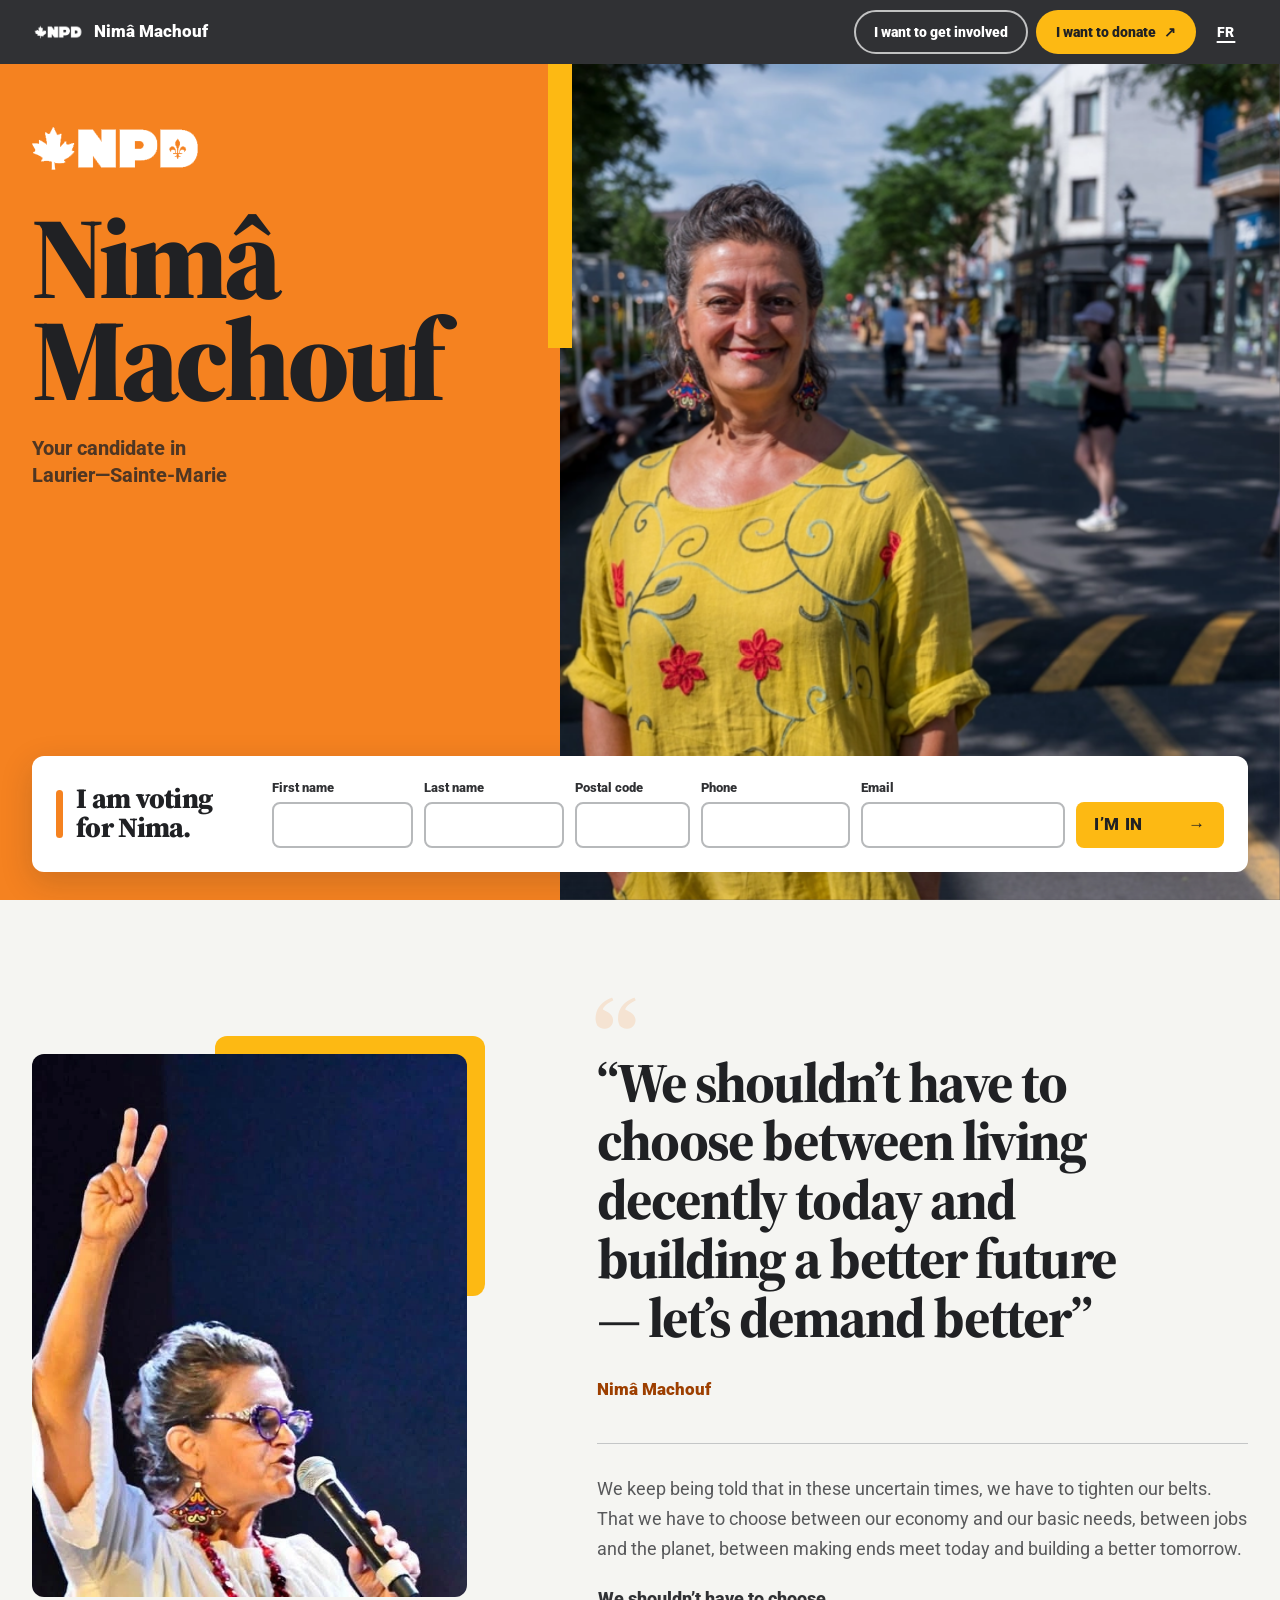
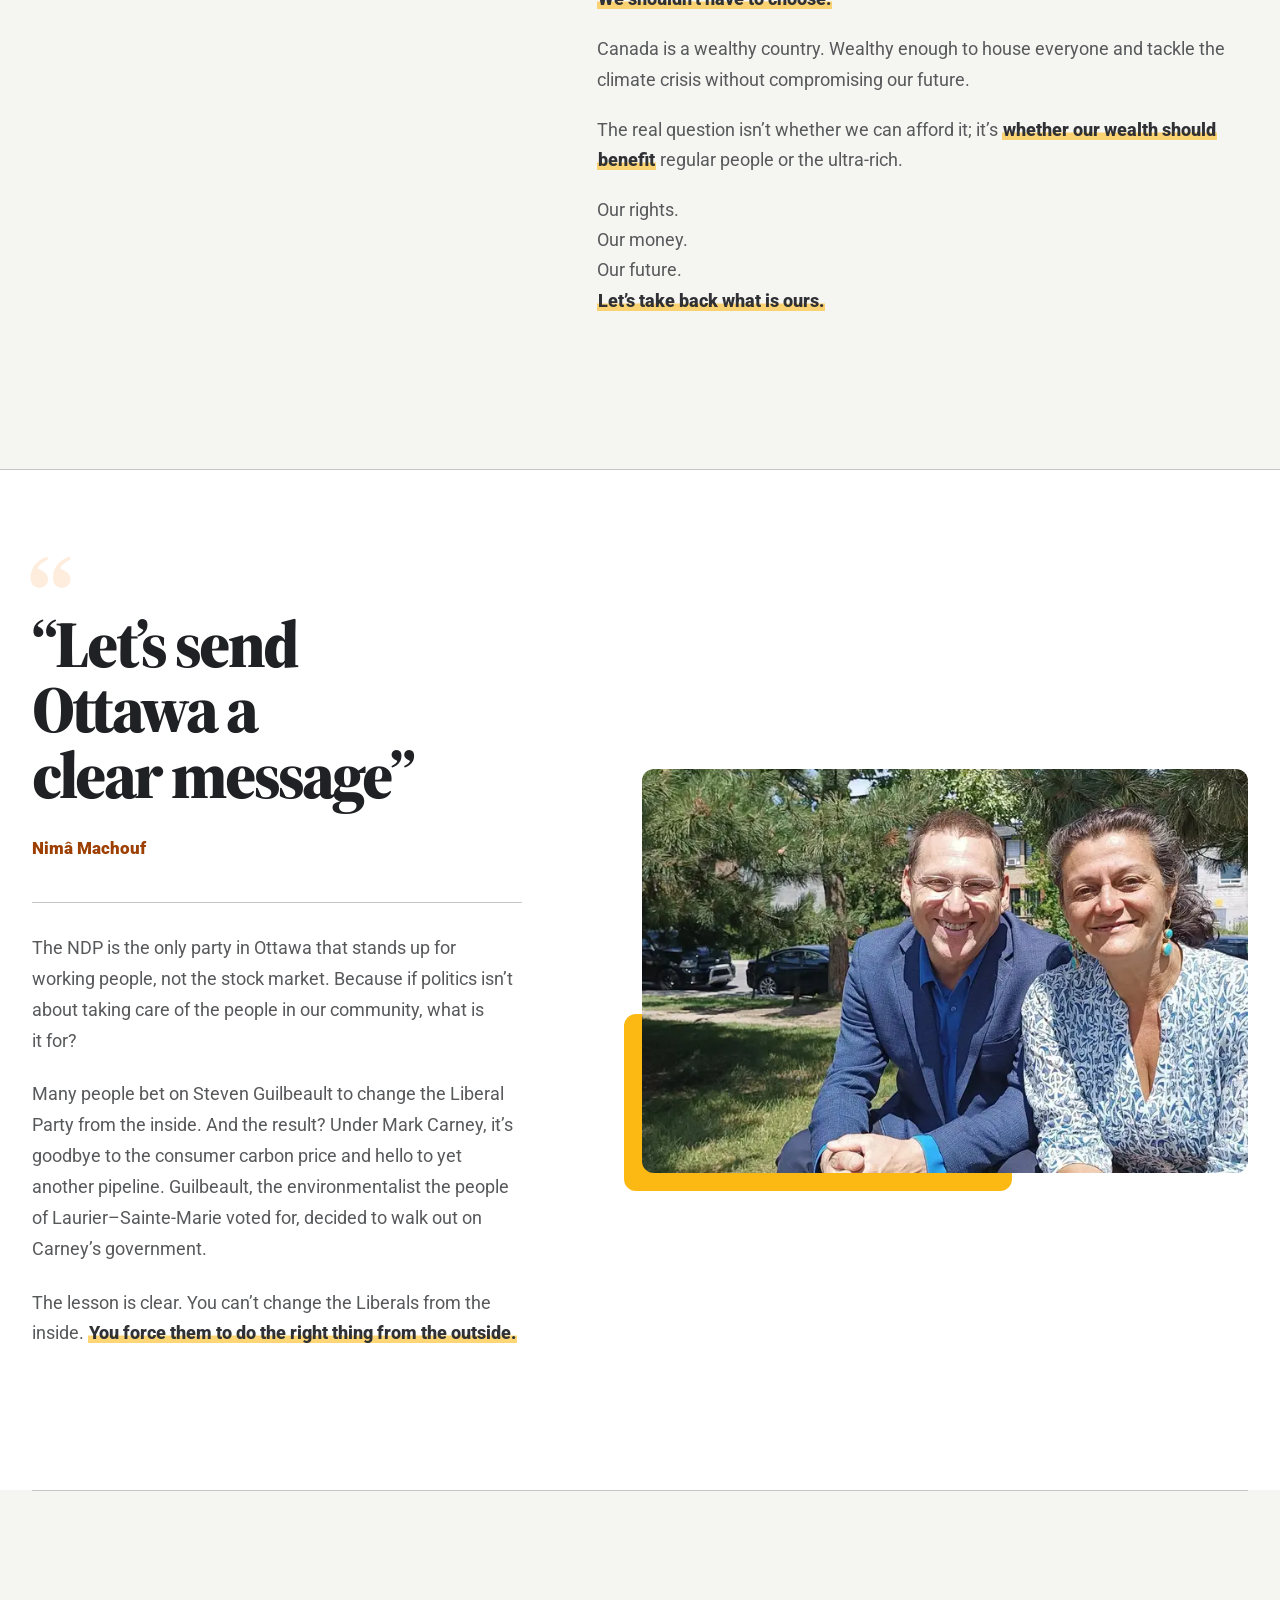
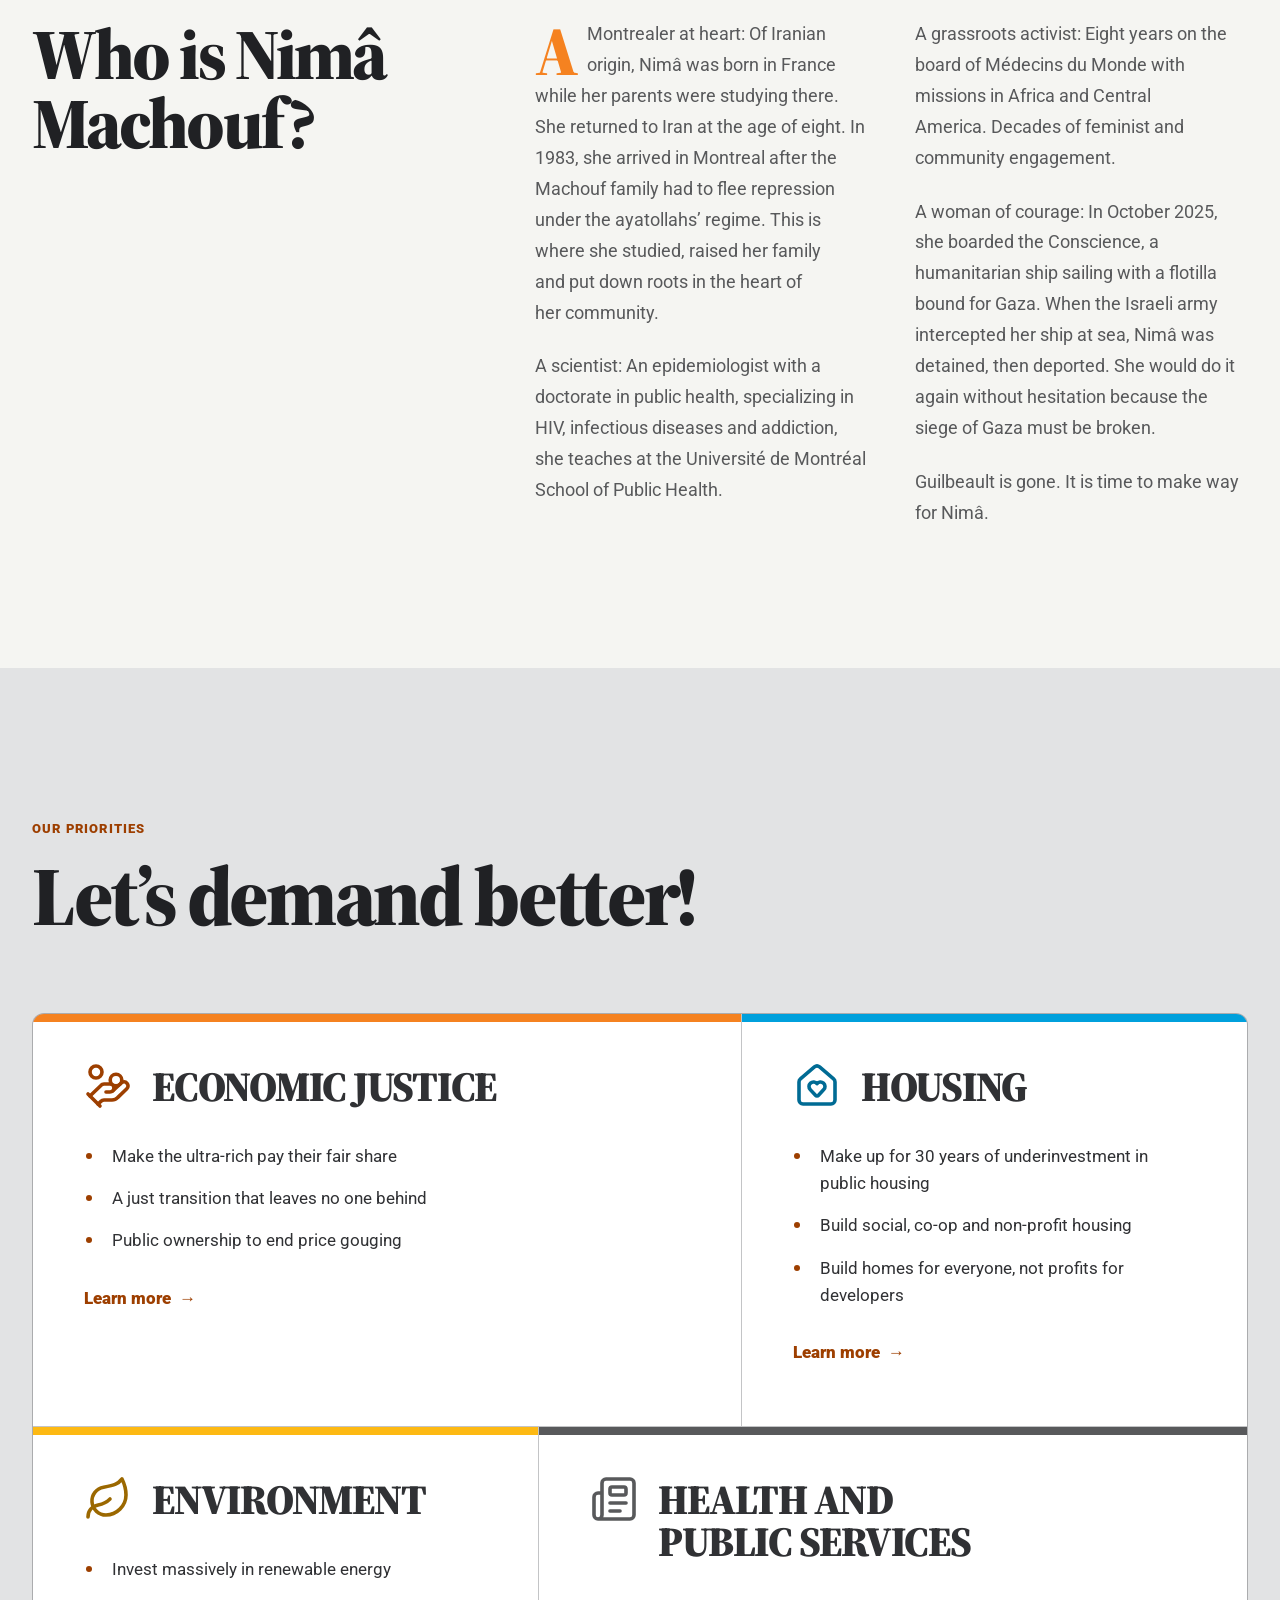
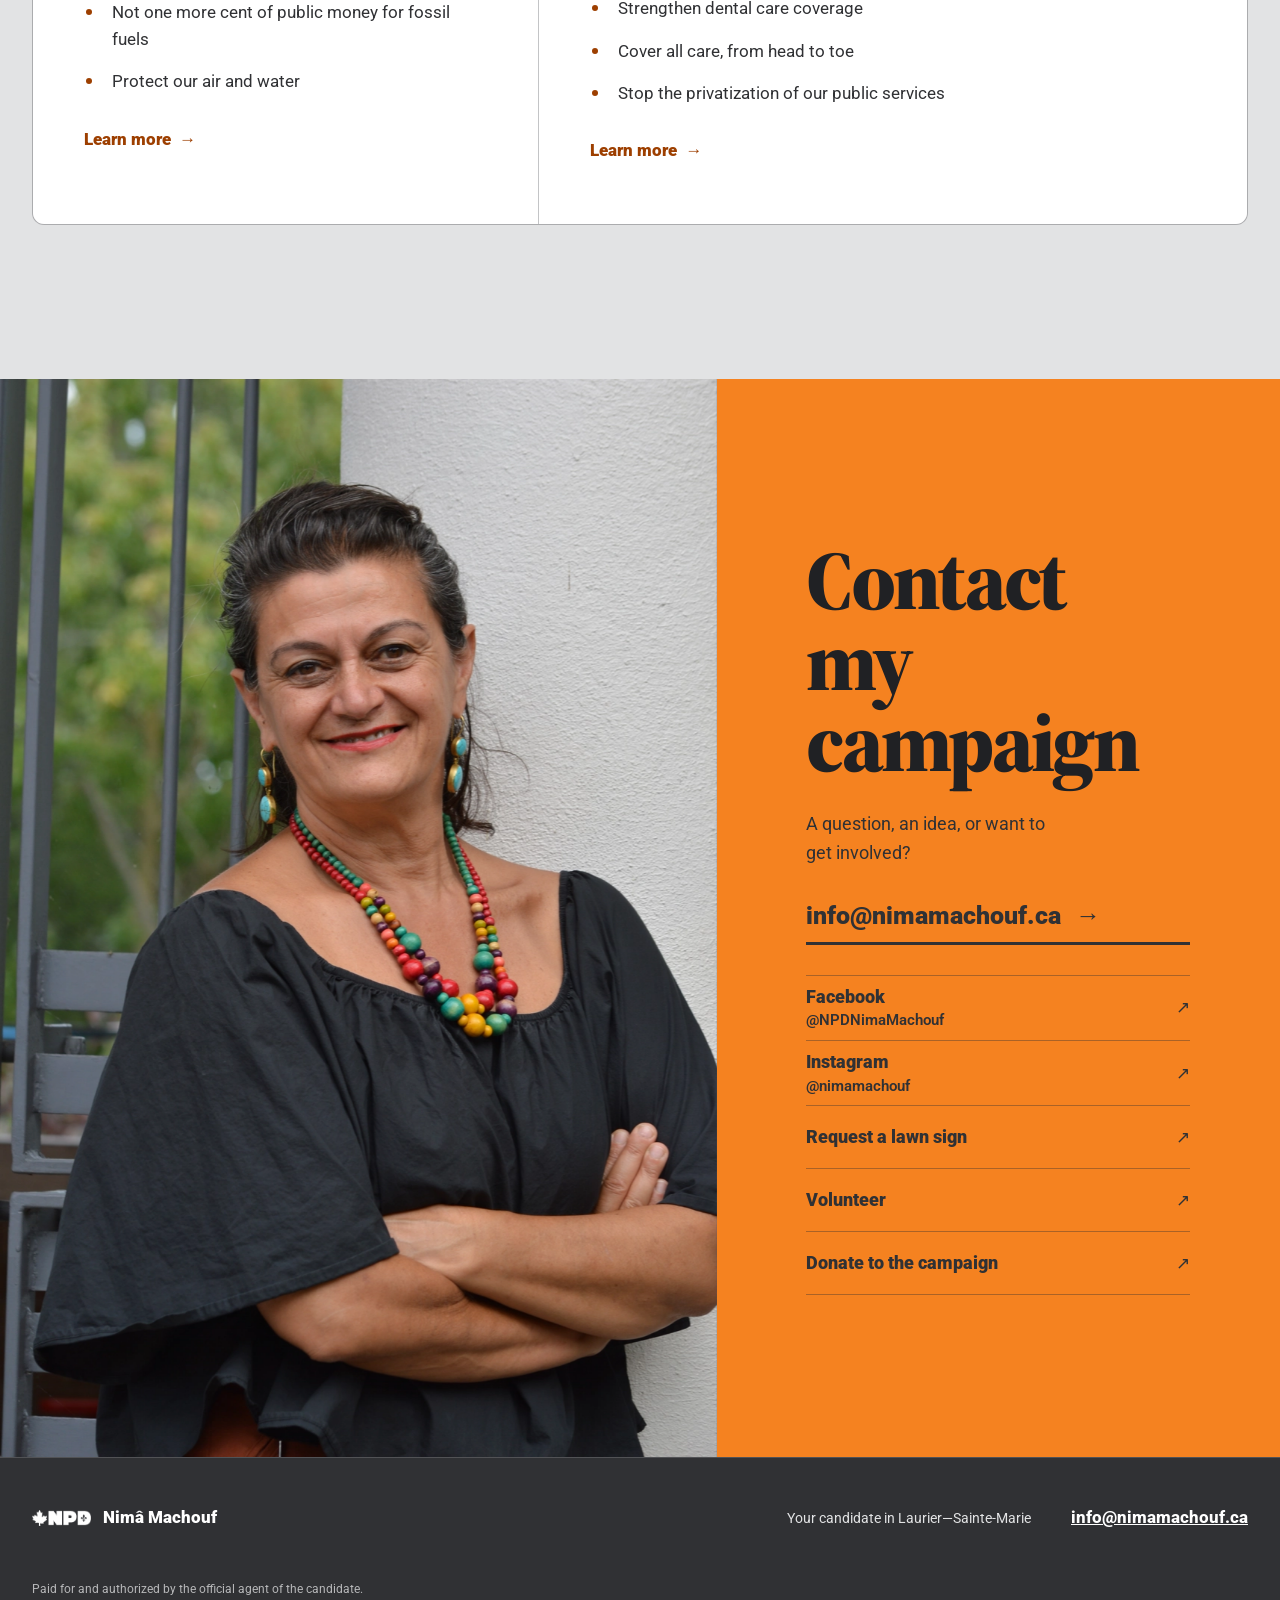
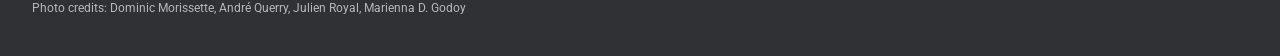
==== commit 93a8db7d: "Update support heading text in index.html" ====
--- a/en/index.html
+++ b/en/index.html
@@ -65,7 +65,7 @@
         <div class="support-panel" id="appuyer">
           <div class="support-heading">
             <span class="support-mark" aria-hidden="true"></span>
-            <h2>Support Nimâ Machouf.</h2>
+            <h2>I am voting for Nima.</h2>
           </div>
           <form class="support-form" action="https://api.staticforms.dev/submit" method="post" data-support-form novalidate>
             <input type="hidden" name="apiKey" value="sf_9eded5563d6609dc47da6b12">
